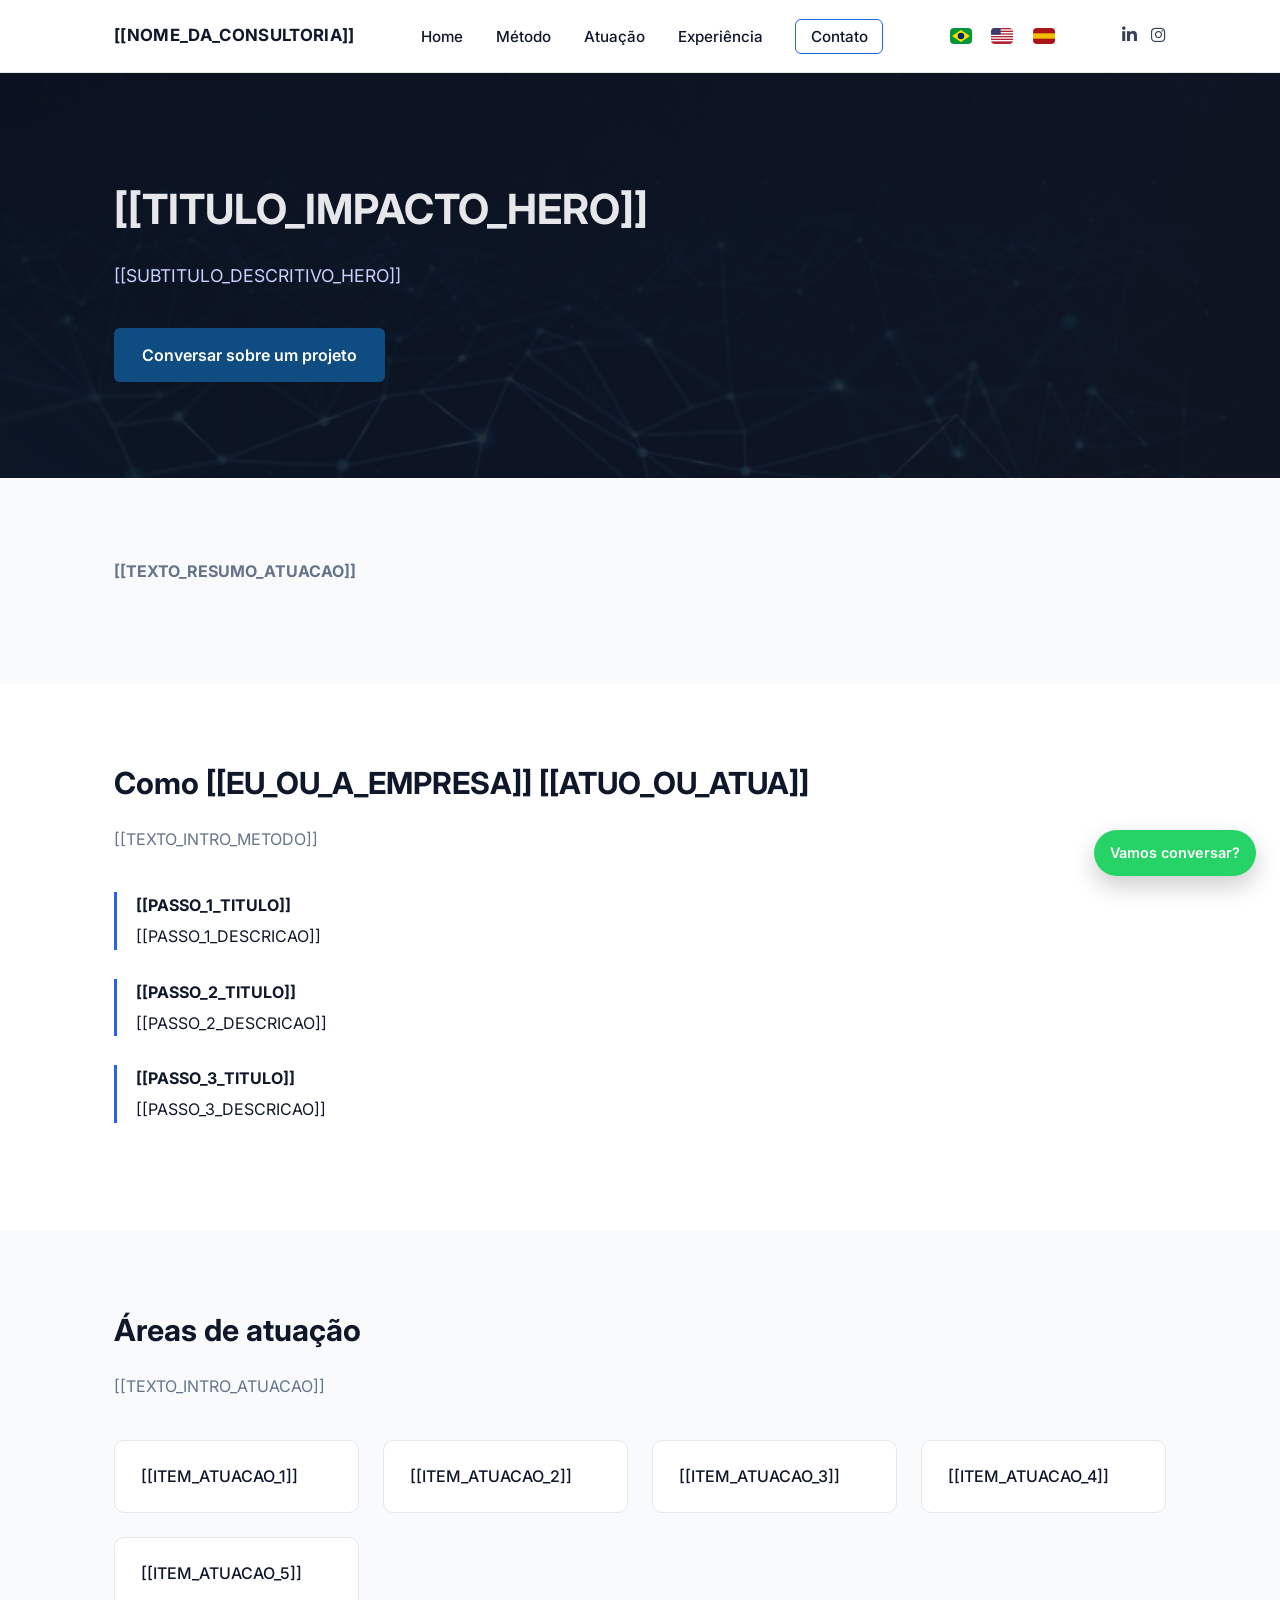
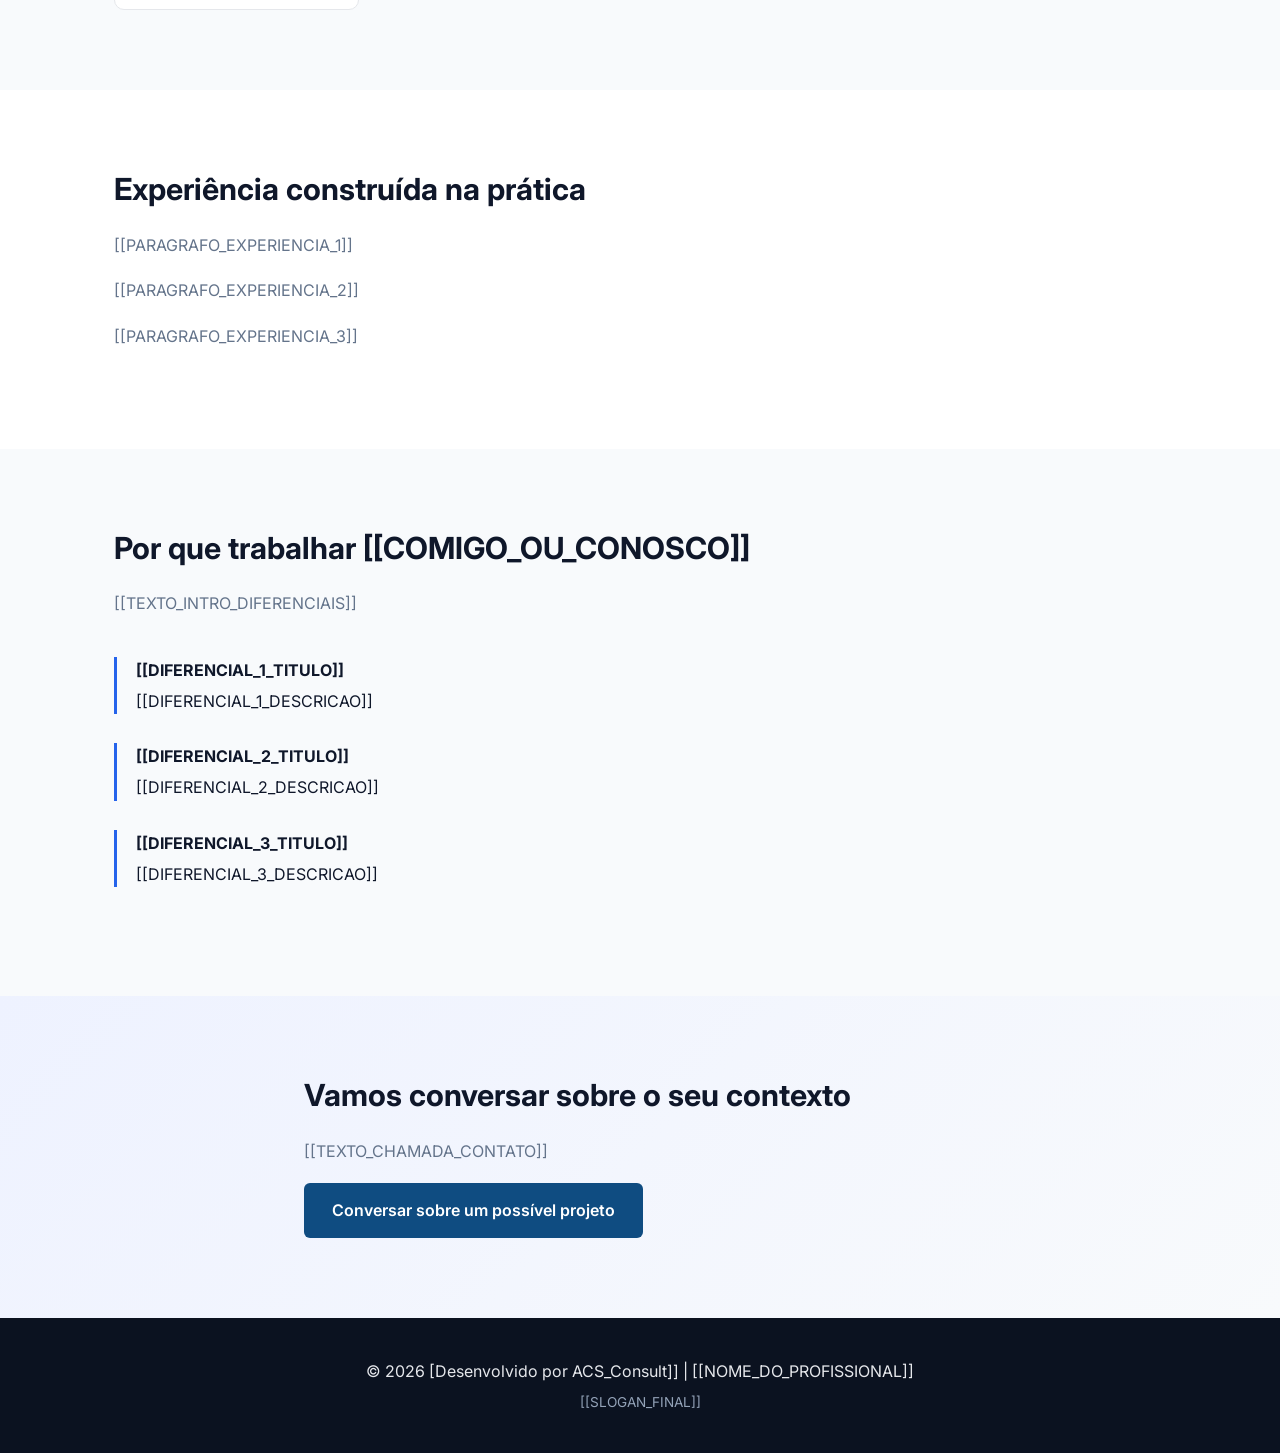
==== index.html @ 47903cb6 "Initial commit" ====
<!DOCTYPE html>
<html lang="pt-BR">
<head>
  <meta charset="UTF-8" />
  <meta name="viewport" content="width=device-width, initial-scale=1.0" />
  <link rel="stylesheet" href="https://cdnjs.cloudflare.com/ajax/libs/font-awesome/6.5.1/css/all.min.css" />

  <link rel="icon" type="image/x-icon" href="src/icon/favicon.ico">

  <title>[[NOME_DA_CONSULTORIA]] | [[PROPOSTA_DE_VALOR_CURTA]]</title>
  <meta name="description" content="[[DESCRICAO_SEO_DA_EMPRESA]]">

  <meta property="og:title" content="[[NOME_DA_CONSULTORIA]] | [[PROPOSTA_DE_VALOR_CURTA]]">
  <meta property="og:description" content="[[SLOGAN_OU_CHAMADA_REDES_SOCIAIS]]">
  <meta property="og:type" content="website">

  <link rel="preconnect" href="https://fonts.googleapis.com">
  <link rel="preconnect" href="https://fonts.gstatic.com" crossorigin>
  <link href="https://fonts.googleapis.com/css2?family=Inter:wght@300;400;500;600;700&display=swap" rel="stylesheet">

  <link rel="stylesheet" href="style.css">

  <script async src="https://www.googletagmanager.com/gtag/js?id=[[ID_GOOGLE_ANALYTICS]]"></script>
  <script>
    window.dataLayer = window.dataLayer || [];
    function gtag(){dataLayer.push(arguments);}
    gtag('js', new Date());
    gtag('config', '[[ID_GOOGLE_ANALYTICS]]');
  </script>
</head>

<body>

<header class="header">
  <div class="container header-inner">
    <div class="brand">[[NOME_DA_CONSULTORIA]]</div>

    <nav class="nav">
      <a href="#home">Home</a>
      <a href="#metodo">Método</a>
      <a href="#atuacao">Atuação</a>
      <a href="#experiencia">Experiência</a>
      <a href="#contato" class="nav-cta">Contato</a>
    </nav>

    <div class="lang-switch flags">
      <a href="index.html" data-lang="pt" aria-label="Português">
        <img src="src/icon/br.svg" alt="Português">
      </a>
      <a href="en/index.html" data-lang="en" aria-label="English">
        <img src="src/icon/usa.svg" alt="English">
      </a>
      <a href="es/index.html" data-lang="es" aria-label="Español">
        <img src="src/icon/es.svg" alt="Español">
      </a>
    </div>

    <div class="social-header">
      <a href="[[URL_LINKEDIN]]" target="_blank" aria-label="LinkedIn [[NOME_DA_CONSULTORIA]]">
        <i class="fab fa-linkedin-in"></i>
      </a>
      <a href="[[URL_INSTAGRAM]]" target="_blank" aria-label="Instagram [[NOME_DA_CONSULTORIA]]">
        <i class="fab fa-instagram"></i>
      </a>
    </div>

    <button id="mobileMenuToggle" class="hamburger" aria-label="Abrir menu" aria-expanded="false">
      ☰
    </button>
  </div>
</header>

<nav id="mobileNav" class="mobile-nav" aria-hidden="true">
  <a href="#home">Home</a>
  <a href="#metodo">Método</a>
  <a href="#atuacao">Atuação</a>
  <a href="#experiencia">Experiência</a>
  <a href="#contato">Contato</a>
</nav>

<main id="home">

  <section class="hero">
    <div class="hero-overlay"></div>
    <div class="container">
      <div class="hero-content">
        <h1>[[TITULO_IMPACTO_HERO]]</h1>
        <p>[[SUBTITULO_DESCRITIVO_HERO]]</p>
        <a href="#contato" class="btn-primary" onclick="gtag('event', 'cta_contato', { event_category: 'engajamento', event_label: 'Hero - Conversar sobre projeto' });">
          Conversar sobre um projeto
        </a>
      </div>
    </div>
  </section>

  <section class="section apoio">
    <div class="container">
      <p>
        <strong>[[TEXTO_RESUMO_ATUACAO]]</strong>
      </p>
    </div>
  </section>

  <section class="section metodo" id="metodo">
    <div class="container">
      <h2>Como [[EU_OU_A_EMPRESA]] [[ATUO_OU_ATUA]]</h2>
      <p>[[TEXTO_INTRO_METODO]]</p>

      <ul class="metodo-lista">
        <li>
          <strong>[[PASSO_1_TITULO]]</strong>
          [[PASSO_1_DESCRICAO]]
        </li>
        <li>
          <strong>[[PASSO_2_TITULO]]</strong>
          [[PASSO_2_DESCRICAO]]
        </li>
        <li>
          <strong>[[PASSO_3_TITULO]]</strong>
          [[PASSO_3_DESCRICAO]]
        </li>
      </ul>
    </div>
  </section>

  <section class="section atuacao" id="atuacao">
    <div class="container">
      <h2>Áreas de atuação</h2>
      <p>[[TEXTO_INTRO_ATUACAO]]</p>

      <ul class="atuacao-lista">
        <li>[[ITEM_ATUACAO_1]]</li>
        <li>[[ITEM_ATUACAO_2]]</li>
        <li>[[ITEM_ATUACAO_3]]</li>
        <li>[[ITEM_ATUACAO_4]]</li>
        <li>[[ITEM_ATUACAO_5]]</li>
      </ul>
    </div>
  </section>

  <section class="section experiencia" id="experiencia">
    <div class="container">
      <h2>Experiência construída na prática</h2>
      <p>[[PARAGRAFO_EXPERIENCIA_1]]</p>
      <p>[[PARAGRAFO_EXPERIENCIA_2]]</p>
      <p>[[PARAGRAFO_EXPERIENCIA_3]]</p>
    </div>
  </section>

  <section class="section diferenciais">
    <div class="container">
      <h2>Por que trabalhar [[COMIGO_OU_CONOSCO]]</h2>
      <p>[[TEXTO_INTRO_DIFERENCIAIS]]</p>

      <ul class="metodo-lista">
        <li>
          <strong>[[DIFERENCIAL_1_TITULO]]</strong>
          [[DIFERENCIAL_1_DESCRICAO]]
        </li>
        <li>
          <strong>[[DIFERENCIAL_2_TITULO]]</strong>
          [[DIFERENCIAL_2_DESCRICAO]]
        </li>
        <li>
          <strong>[[DIFERENCIAL_3_TITULO]]</strong>
          [[DIFERENCIAL_3_DESCRICAO]]
        </li>
      </ul>
    </div>
  </section>

  <section class="section contato" id="contato">
    <div class="container contato-box">
      <h2>Vamos conversar sobre o seu contexto</h2>
      <p>[[TEXTO_CHAMADA_CONTATO]]</p>

      <a href="https://wa.me/[[TELEFONE_NUMEROS]]?text=[[MENSAGEM_WHATSAPP_URL_ENCODED]]" class="btn-primary" target="_blank">
        Conversar sobre um possível projeto
      </a>
    </div>
  </section>

</main>

<footer class="footer">
  <div class="container footer-inner">
    <p>© 2026 [Desenvolvido por ACS_Consult]] | [[NOME_DO_PROFISSIONAL]]</p>
    <p class="footer-small">[[SLOGAN_FINAL]]</p>
  </div>
</footer>

<a href="https://wa.me/[[TELEFONE_NUMEROS]]?text=[[MENSAGEM_WHATSAPP_URL_ENCODED]]" class="whatsapp-float" target="_blank" aria-label="Falar no WhatsApp">
  <span class="whatsapp-text">Vamos conversar?</span>
</a>

<script src="script.js"></script>

</body>
</html>
---- style.css ----
/* =================================================
   ACS CONSULT – IDENTIDADE VISUAL
   Estilo: Híbrido (dark hero + corpo claro)
   Sensação: Intelectual / Analítico
   ================================================= */

/* =============================
   VARIÁVEIS
   ============================= */

:root {
  --dark-bg: #0b1220;
  --dark-bg-soft: #111827;
  --light-bg: #f8fafc;
  --white: #ffffff;

  --text-dark: #0f172a;
  --text-light: #e5e7eb;
  --text-muted: #64748b;

  --accent: #2563eb;
  --accent-soft: #3b82f6;

  --border-light: #e5e7eb;
}

/* =============================
   RESET / BASE
   ============================= */

* {
  margin: 0;
  padding: 0;
  box-sizing: border-box;
}

body {
  font-family: "Inter", sans-serif;
  background: var(--light-bg);
  color: var(--text-dark);
  line-height: 1.65;
}

/* =============================
   CONTAINER
   ============================= */

.container {
  max-width: 1100px;
  margin: 0 auto;
  padding: 0 1.5rem;
}

/* =============================
   HEADER
   ============================= */

.header {
  background: var(--white);
  border-bottom: 1px solid var(--border-light);
  position: sticky;
  top: 0;
  z-index: 100;
}

.header-inner {
  display: flex;
  align-items: center;
  justify-content: space-between;
  height: 72px;
  position: relative;
}

.brand {
  font-weight: 700;
  font-size: 1.05rem;
  letter-spacing: 0.02em;
}

/* =============================
   NAV DESKTOP
   ============================= */

.nav a {
  margin-left: 1.8rem;
  text-decoration: none;
  color: var(--text-dark);
  font-size: 0.95rem;
  font-weight: 500;
  position: relative;
  transition: color 0.2s ease;
}

.nav a::after {
  content: "";
  position: absolute;
  left: 0;
  bottom: -4px;
  width: 0;
  height: 2px;
  background-color: #0f4c81;
  transition: width 0.25s ease;
}

.nav a:hover {
  color: #0f4c81;
}

.nav a:hover::after {
  width: 100%;
}

.nav-cta {
  padding: 0.45rem 0.9rem;
  border: 1px solid var(--accent);
  border-radius: 6px;
}

/* =============================
   REDES SOCIAIS – HEADER
   ============================= */

.social-header {
  display: flex;
  align-items: center;
  gap: 0.9rem;
  margin-left: 1.5rem;
}

.social-header a {
  color: #334155;
  font-size: 1.05rem;
  transition: color 0.2s ease, transform 0.2s ease;
}

.social-header a:hover {
  color: #0f4c81;
  transform: translateY(-2px);
}

/* =============================
   LANGUAGE SWITCH (FLAGS)
   ============================= */

.lang-switch {
  display: flex;
  align-items: center;
  gap: 0.6rem;
  margin-left: 1.5rem;
}

.lang-switch a {
  display: inline-flex;
  padding: 3px;
  border-radius: 6px;
  border: 2px solid transparent;
  transition: border-color 0.2s ease, transform 0.2s ease;
}

.lang-switch img {
  width: 22px;
  display: block;
  border-radius: 4px;
}

.lang-switch a:hover {
  transform: translateY(-2px);
}

.lang-switch a.active,
.lang-switch a.active-lang {
  border-color: var(--accent);
}

/* =============================
   HAMBURGER
   ============================= */

.hamburger {
  display: none;
  font-size: 1.8rem;
  background: none;
  border: none;
  cursor: pointer;
  color: var(--text-dark);
}

/* =============================
   MENU MOBILE
   ============================= */

.mobile-nav {
  display: none;
  flex-direction: column;
  background: var(--white);
  padding: 1.5rem;
  border-top: 1px solid var(--border-light);
}

.mobile-nav a {
  padding: 0.75rem 0;
  text-decoration: none;
  color: var(--text-dark);
  font-weight: 500;
}

/* =============================
   HERO
   ============================= */

.hero {
  position: relative;
  background-image: url("src/ACS0.0.svg");
  background-size: cover;
  background-position: center;
  color: var(--text-light);
  padding: 7rem 0 6rem;
}

.hero-overlay {
  position: absolute;
  inset: 0;
  background: linear-gradient(
    135deg,
    rgba(11, 18, 32, 0.92),
    rgba(17, 24, 39, 0.85)
  );
  z-index: 1;
}

.hero .container {
  position: relative;
  z-index: 2;
}

.hero-content {
  max-width: 820px;
}

.hero h1 {
  font-size: 2.6rem;
  font-weight: 700;
  line-height: 1.2;
  margin-bottom: 1.6rem;
}

.hero p {
  font-size: 1.1rem;
  color: #c7d2fe;
  margin-bottom: 2.4rem;
}

/* =============================
   BOTÃO PRINCIPAL
   ============================= */

.btn-primary {
  display: inline-block;
  background-color: #0f4c81;
  color: #ffffff;
  padding: 14px 28px;
  border-radius: 6px;
  font-weight: 600;
  text-decoration: none;
  transition: background-color 0.25s ease, transform 0.15s ease, box-shadow 0.15s ease;
}

.btn-primary:hover {
  background-color: #0c3d68;
  transform: translateY(-2px);
  box-shadow: 0 8px 20px rgba(15, 76, 129, 0.25);
}

/* =============================
   SECTIONS
   ============================= */

.section {
  padding: 5rem 0;
}

.section h2 {
  font-size: 1.9rem;
  margin-bottom: 1.4rem;
  line-height: 1.3;
}

.section p {
  font-size: 1rem;
  color: var(--text-muted);
  max-width: 820px;
  margin-bottom: 1.2rem;
}

/* =============================
   MÉTODO / ATUAÇÃO
   ============================= */

.metodo,
.experiencia {
  background: var(--white);
}

.metodo-lista,
.atuacao-lista {
  list-style: none;
  margin-top: 2.5rem;
}

.metodo-lista li {
  padding-left: 1.2rem;
  border-left: 3px solid var(--accent);
  margin-bottom: 1.8rem;
  transition: transform 0.2s ease, color 0.2s ease;
}

.metodo-lista li:hover,
.atuacao-lista li:hover {
  transform: translateX(6px);
  color: #0f4c81;
}

.metodo-lista strong {
  display: block;
  margin-bottom: 0.3rem;
}

.atuacao {
  background: var(--light-bg);
}

.atuacao-lista {
  display: grid;
  grid-template-columns: repeat(auto-fit, minmax(240px, 1fr));
  gap: 1.5rem;
}

.atuacao-lista li {
  background: var(--white);
  padding: 1.4rem 1.6rem;
  border-radius: 10px;
  border: 1px solid var(--border-light);
  font-weight: 500;
}

/* =============================
   CONTATO
   ============================= */

.contato {
  background: linear-gradient(135deg, #eef2ff, #f8fafc);
}

.contato-box {
  max-width: 720px;
}

/* =============================
   FOOTER
   ============================= */

.footer {
  background: var(--dark-bg);
  color: var(--text-light);
  padding: 2.5rem 0;
}

.footer-inner {
  text-align: center;
}

.footer-small {
  font-size: 0.85rem;
  color: #94a3b8;
  margin-top: 0.4rem;
}

/* =============================
   WHATSAPP FLOAT
   ============================= */

.whatsapp-float {
  position: fixed;
  bottom: 24px;
  right: 24px;
  display: flex;
  align-items: center;
  gap: 0.6rem;
  background: #25d366;
  color: #ffffff;
  padding: 0.7rem 1rem;
  border-radius: 999px;
  font-weight: 600;
  font-size: 0.9rem;
  text-decoration: none;
  box-shadow: 0 10px 25px rgba(0,0,0,0.2);
  z-index: 999;
  transition: transform 0.2s ease, box-shadow 0.2s ease;
}

.whatsapp-float:hover {
  transform: translateY(-3px);
  box-shadow: 0 6px 18px rgba(0,0,0,0.25);
}

.whatsapp-text {
  white-space: nowrap;
}

/* =============================
   RESPONSIVO
   ============================= */

@media (max-width: 768px) {
  .nav,
  .social-header,
  .lang-switch {
    display: none;
  }

  .hamburger {
    display: block;
    position: absolute;
    right: 1.5rem;
    top: 1.2rem;
  }

  .hero h1 {
    font-size: 2.1rem;
  }

  .whatsapp-text {
    display: none;
  }

  .whatsapp-float {
    padding: 0.75rem;
  }
}
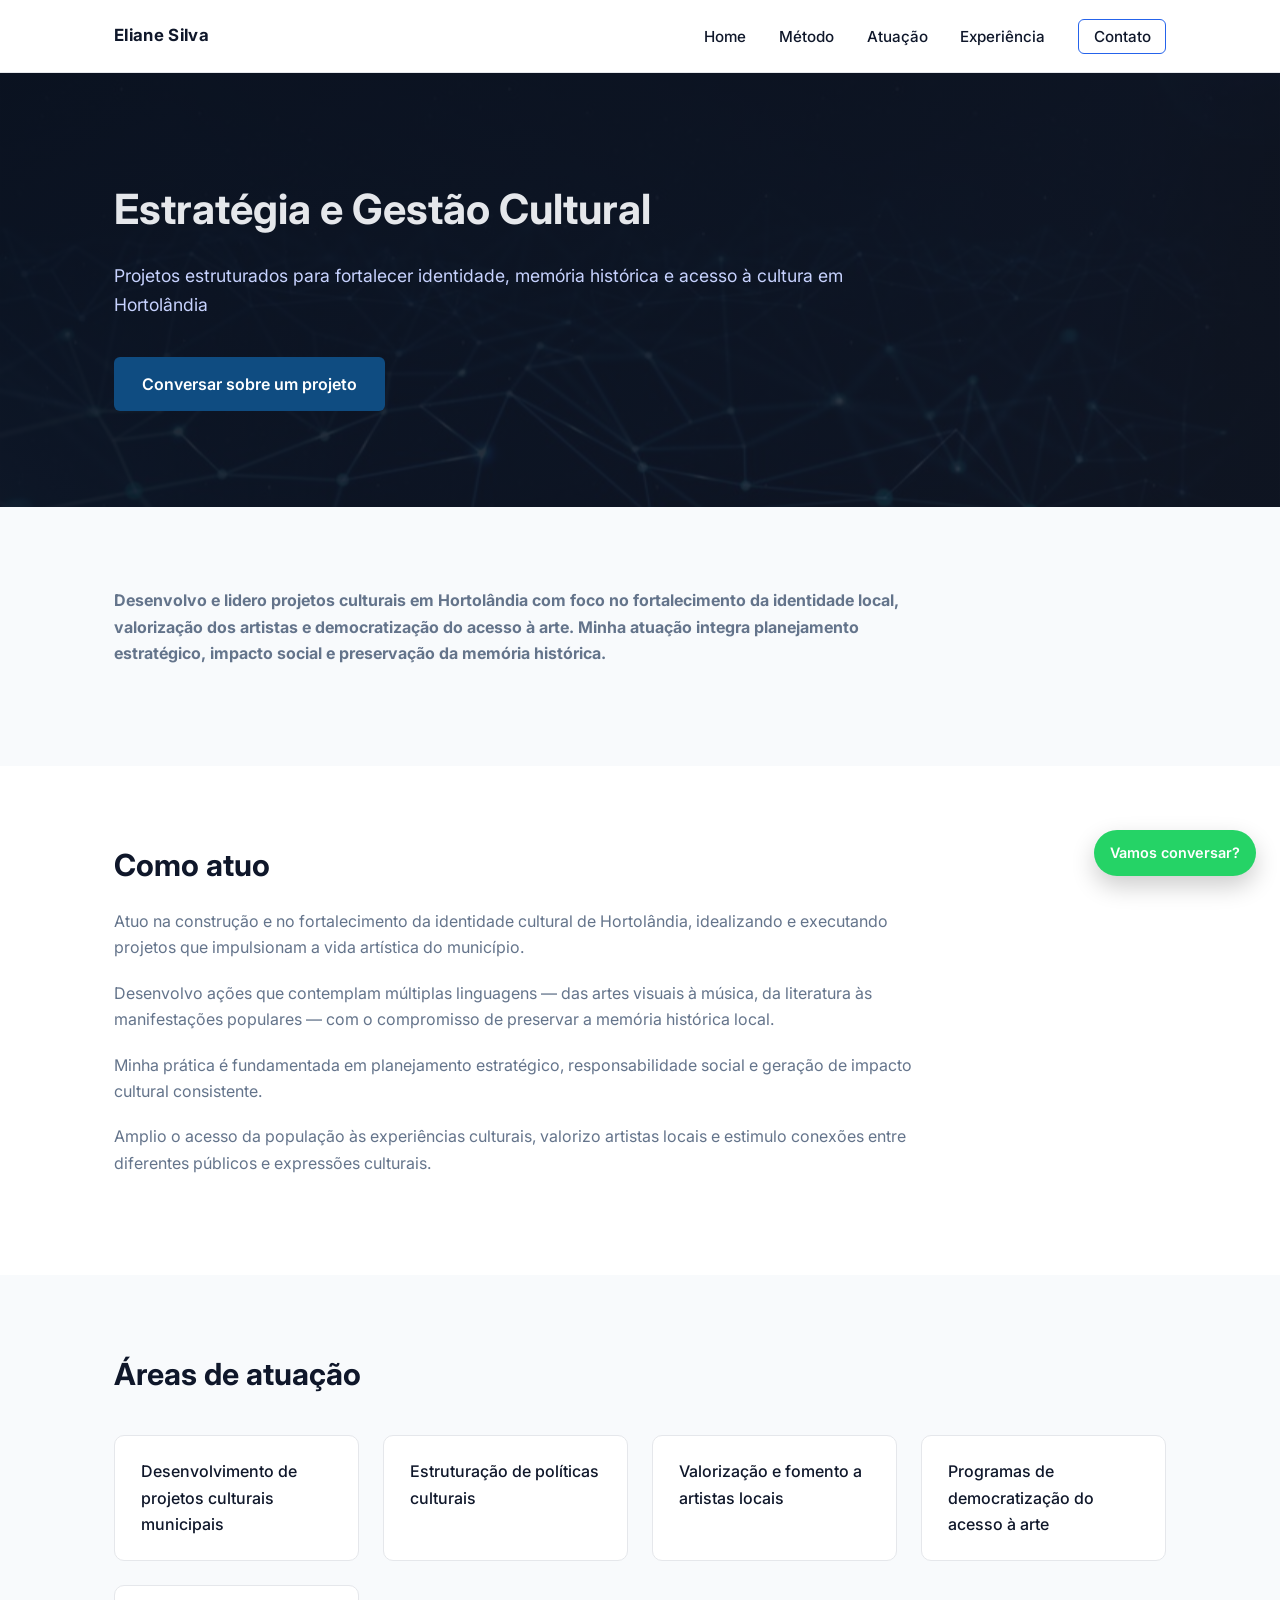
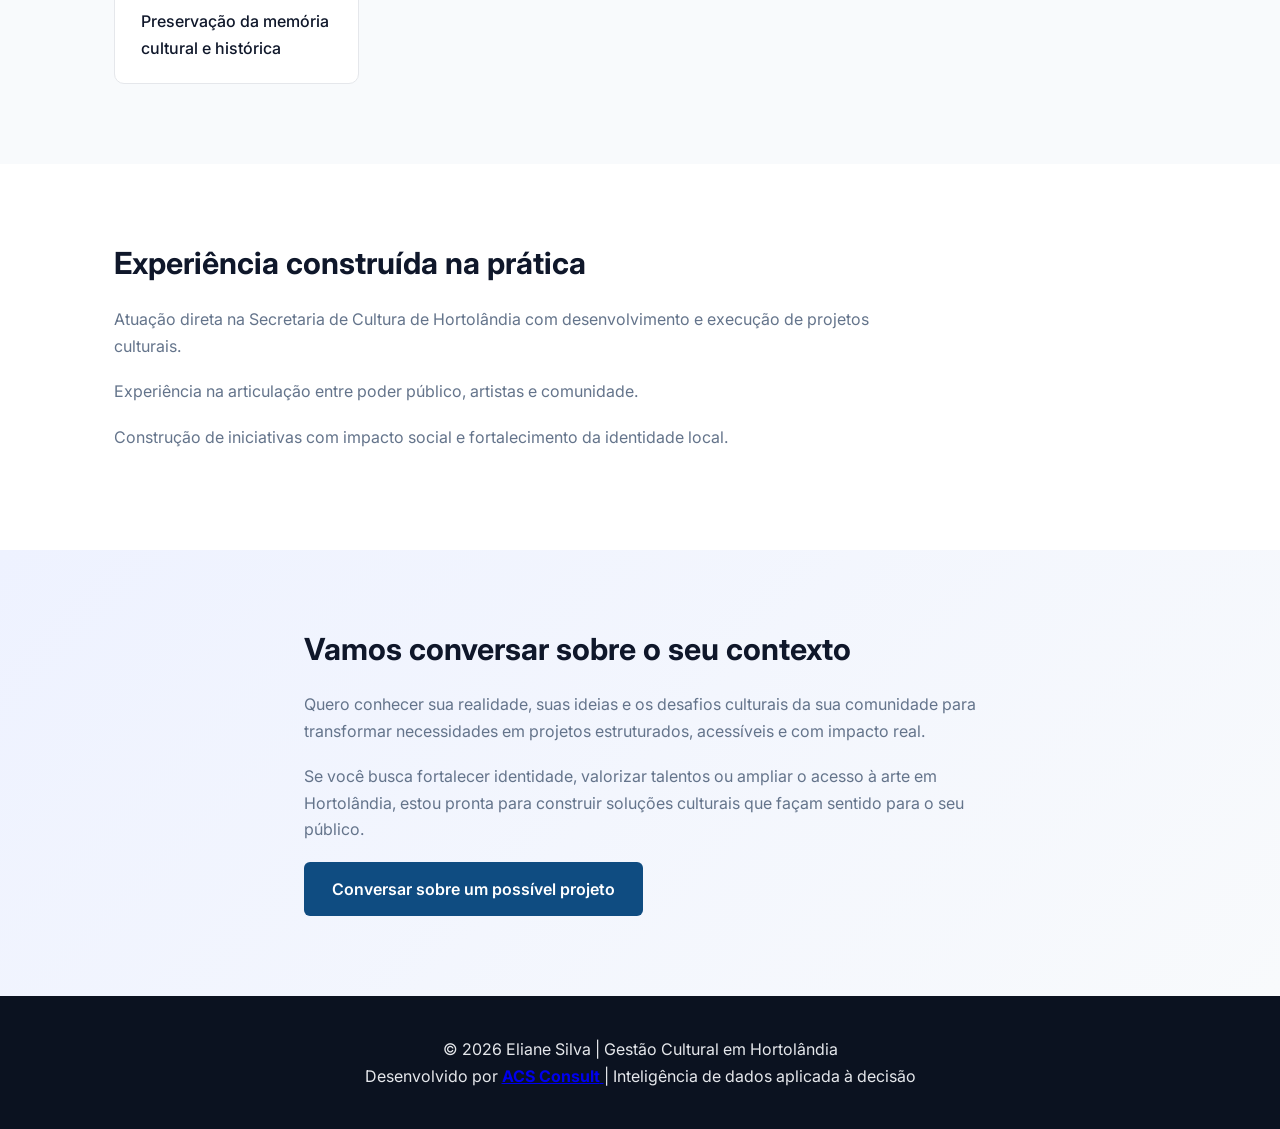
==== commit 219e417d: "Update index.html" ====
--- a/index.html
+++ b/index.html
@@ -3,37 +3,30 @@
 <head>
   <meta charset="UTF-8" />
   <meta name="viewport" content="width=device-width, initial-scale=1.0" />
-  <link rel="stylesheet" href="https://cdnjs.cloudflare.com/ajax/libs/font-awesome/6.5.1/css/all.min.css" />
+
+  <title>Eliane Silva | Estratégia e Gestão Cultural em Hortolândia</title>
+
+  <meta name="description" content="Eliane Silva atua na Secretaria de Cultura de Hortolândia desenvolvendo projetos culturais com foco em identidade local, valorização de artistas, preservação da memória histórica e democratização do acesso à arte.">
+
+  <meta name="keywords" content="projetos culturais, política cultural municipal, gestão cultural, Hortolândia, identidade cultural, valorização de artistas, memória histórica">
+
+  <meta property="og:title" content="Eliane Silva | Estratégia e Gestão Cultural">
+  <meta property="og:description" content="Projetos culturais estruturados para fortalecer identidade, memória histórica e acesso à cultura em Hortolândia.">
+  <meta property="og:type" content="website">
 
   <link rel="icon" type="image/x-icon" href="src/icon/favicon.ico">
-
-  <title>[[NOME_DA_CONSULTORIA]] | [[PROPOSTA_DE_VALOR_CURTA]]</title>
-  <meta name="description" content="[[DESCRICAO_SEO_DA_EMPRESA]]">
-
-  <meta property="og:title" content="[[NOME_DA_CONSULTORIA]] | [[PROPOSTA_DE_VALOR_CURTA]]">
-  <meta property="og:description" content="[[SLOGAN_OU_CHAMADA_REDES_SOCIAIS]]">
-  <meta property="og:type" content="website">
-
   <link rel="preconnect" href="https://fonts.googleapis.com">
   <link rel="preconnect" href="https://fonts.gstatic.com" crossorigin>
   <link href="https://fonts.googleapis.com/css2?family=Inter:wght@300;400;500;600;700&display=swap" rel="stylesheet">
 
   <link rel="stylesheet" href="style.css">
-
-  <script async src="https://www.googletagmanager.com/gtag/js?id=[[ID_GOOGLE_ANALYTICS]]"></script>
-  <script>
-    window.dataLayer = window.dataLayer || [];
-    function gtag(){dataLayer.push(arguments);}
-    gtag('js', new Date());
-    gtag('config', '[[ID_GOOGLE_ANALYTICS]]');
-  </script>
 </head>
 
 <body>
 
 <header class="header">
   <div class="container header-inner">
-    <div class="brand">[[NOME_DA_CONSULTORIA]]</div>
+    <div class="brand">Eliane Silva</div>
 
     <nav class="nav">
       <a href="#home">Home</a>
@@ -42,139 +35,109 @@
       <a href="#experiencia">Experiência</a>
       <a href="#contato" class="nav-cta">Contato</a>
     </nav>
-
-    <div class="lang-switch flags">
-      <a href="index.html" data-lang="pt" aria-label="Português">
-        <img src="src/icon/br.svg" alt="Português">
-      </a>
-      <a href="en/index.html" data-lang="en" aria-label="English">
-        <img src="src/icon/usa.svg" alt="English">
-      </a>
-      <a href="es/index.html" data-lang="es" aria-label="Español">
-        <img src="src/icon/es.svg" alt="Español">
-      </a>
-    </div>
-
-    <div class="social-header">
-      <a href="[[URL_LINKEDIN]]" target="_blank" aria-label="LinkedIn [[NOME_DA_CONSULTORIA]]">
-        <i class="fab fa-linkedin-in"></i>
-      </a>
-      <a href="[[URL_INSTAGRAM]]" target="_blank" aria-label="Instagram [[NOME_DA_CONSULTORIA]]">
-        <i class="fab fa-instagram"></i>
-      </a>
-    </div>
-
-    <button id="mobileMenuToggle" class="hamburger" aria-label="Abrir menu" aria-expanded="false">
-      ☰
-    </button>
   </div>
 </header>
 
-<nav id="mobileNav" class="mobile-nav" aria-hidden="true">
-  <a href="#home">Home</a>
-  <a href="#metodo">Método</a>
-  <a href="#atuacao">Atuação</a>
-  <a href="#experiencia">Experiência</a>
-  <a href="#contato">Contato</a>
-</nav>
-
 <main id="home">
 
+  <!-- HERO -->
   <section class="hero">
     <div class="hero-overlay"></div>
     <div class="container">
       <div class="hero-content">
-        <h1>[[TITULO_IMPACTO_HERO]]</h1>
-        <p>[[SUBTITULO_DESCRITIVO_HERO]]</p>
-        <a href="#contato" class="btn-primary" onclick="gtag('event', 'cta_contato', { event_category: 'engajamento', event_label: 'Hero - Conversar sobre projeto' });">
+        <h1>Estratégia e Gestão Cultural</h1>
+        <p>Projetos estruturados para fortalecer identidade, memória histórica e acesso à cultura em Hortolândia</p>
+        <a href="#contato" class="btn-primary">
           Conversar sobre um projeto
         </a>
       </div>
     </div>
   </section>
 
+  <!-- POSICIONAMENTO -->
   <section class="section apoio">
     <div class="container">
       <p>
-        <strong>[[TEXTO_RESUMO_ATUACAO]]</strong>
+        <strong>Desenvolvo e lidero projetos culturais em Hortolândia com foco no fortalecimento da identidade local, valorização dos artistas e democratização do acesso à arte. Minha atuação integra planejamento estratégico, impacto social e preservação da memória histórica.</strong>
       </p>
     </div>
   </section>
 
+  <!-- COMO ATUO -->
   <section class="section metodo" id="metodo">
     <div class="container">
-      <h2>Como [[EU_OU_A_EMPRESA]] [[ATUO_OU_ATUA]]</h2>
-      <p>[[TEXTO_INTRO_METODO]]</p>
+      <h2>Como atuo</h2>
 
-      <ul class="metodo-lista">
-        <li>
-          <strong>[[PASSO_1_TITULO]]</strong>
-          [[PASSO_1_DESCRICAO]]
-        </li>
-        <li>
-          <strong>[[PASSO_2_TITULO]]</strong>
-          [[PASSO_2_DESCRICAO]]
-        </li>
-        <li>
-          <strong>[[PASSO_3_TITULO]]</strong>
-          [[PASSO_3_DESCRICAO]]
-        </li>
+      <p>
+        Atuo na construção e no fortalecimento da identidade cultural de Hortolândia, idealizando e executando projetos que impulsionam a vida artística do município.
+      </p>
+
+      <p>
+        Desenvolvo ações que contemplam múltiplas linguagens — das artes visuais à música, da literatura às manifestações populares — com o compromisso de preservar a memória histórica local.
+      </p>
+
+      <p>
+        Minha prática é fundamentada em planejamento estratégico, responsabilidade social e geração de impacto cultural consistente.
+      </p>
+
+      <p>
+        Amplio o acesso da população às experiências culturais, valorizo artistas locais e estimulo conexões entre diferentes públicos e expressões culturais.
+      </p>
+
+    </div>
+  </section>
+
+  <!-- ÁREAS DE ATUAÇÃO -->
+  <section class="section atuacao" id="atuacao">
+    <div class="container">
+      <h2>Áreas de atuação</h2>
+
+      <ul class="atuacao-lista">
+        <li>Desenvolvimento de projetos culturais municipais</li>
+        <li>Estruturação de políticas culturais</li>
+        <li>Valorização e fomento a artistas locais</li>
+        <li>Programas de democratização do acesso à arte</li>
+        <li>Preservação da memória cultural e histórica</li>
       </ul>
     </div>
   </section>
 
-  <section class="section atuacao" id="atuacao">
+  <!-- EXPERIÊNCIA -->
+  <section class="section experiencia" id="experiencia">
     <div class="container">
-      <h2>Áreas de atuação</h2>
-      <p>[[TEXTO_INTRO_ATUACAO]]</p>
+      <h2>Experiência construída na prática</h2>
 
-      <ul class="atuacao-lista">
-        <li>[[ITEM_ATUACAO_1]]</li>
-        <li>[[ITEM_ATUACAO_2]]</li>
-        <li>[[ITEM_ATUACAO_3]]</li>
-        <li>[[ITEM_ATUACAO_4]]</li>
-        <li>[[ITEM_ATUACAO_5]]</li>
-      </ul>
+      <p>
+        Atuação direta na Secretaria de Cultura de Hortolândia com desenvolvimento e execução de projetos culturais.
+      </p>
+
+      <p>
+        Experiência na articulação entre poder público, artistas e comunidade.
+      </p>
+
+      <p>
+        Construção de iniciativas com impacto social e fortalecimento da identidade local.
+      </p>
     </div>
   </section>
 
-  <section class="section experiencia" id="experiencia">
-    <div class="container">
-      <h2>Experiência construída na prática</h2>
-      <p>[[PARAGRAFO_EXPERIENCIA_1]]</p>
-      <p>[[PARAGRAFO_EXPERIENCIA_2]]</p>
-      <p>[[PARAGRAFO_EXPERIENCIA_3]]</p>
-    </div>
-  </section>
-
-  <section class="section diferenciais">
-    <div class="container">
-      <h2>Por que trabalhar [[COMIGO_OU_CONOSCO]]</h2>
-      <p>[[TEXTO_INTRO_DIFERENCIAIS]]</p>
-
-      <ul class="metodo-lista">
-        <li>
-          <strong>[[DIFERENCIAL_1_TITULO]]</strong>
-          [[DIFERENCIAL_1_DESCRICAO]]
-        </li>
-        <li>
-          <strong>[[DIFERENCIAL_2_TITULO]]</strong>
-          [[DIFERENCIAL_2_DESCRICAO]]
-        </li>
-        <li>
-          <strong>[[DIFERENCIAL_3_TITULO]]</strong>
-          [[DIFERENCIAL_3_DESCRICAO]]
-        </li>
-      </ul>
-    </div>
-  </section>
-
+  <!-- CONTATO -->
   <section class="section contato" id="contato">
     <div class="container contato-box">
       <h2>Vamos conversar sobre o seu contexto</h2>
-      <p>[[TEXTO_CHAMADA_CONTATO]]</p>
 
-      <a href="https://wa.me/[[TELEFONE_NUMEROS]]?text=[[MENSAGEM_WHATSAPP_URL_ENCODED]]" class="btn-primary" target="_blank">
+      <p>
+        Quero conhecer sua realidade, suas ideias e os desafios culturais da sua comunidade para transformar necessidades em projetos estruturados, acessíveis e com impacto real.
+      </p>
+
+      <p>
+        Se você busca fortalecer identidade, valorizar talentos ou ampliar o acesso à arte em Hortolândia, estou pronta para construir soluções culturais que façam sentido para o seu público.
+      </p>
+
+      <a href="https://wa.me/5519997172441?text=Olá,%20gostaria%20de%20conversar%20sobre%20um%20projeto%20cultural."
+         class="btn-primary"
+         target="_blank"
+         rel="noopener noreferrer">
         Conversar sobre um possível projeto
       </a>
     </div>
@@ -184,12 +147,27 @@
 
 <footer class="footer">
   <div class="container footer-inner">
-    <p>© 2026 [Desenvolvido por ACS_Consult]] | [[NOME_DO_PROFISSIONAL]]</p>
-    <p class="footer-small">[[SLOGAN_FINAL]]</p>
+    <p>
+      © 2026 Eliane Silva | Gestão Cultural em Hortolândia
+    </p>
+
+    <p class="dev-credit">
+      Desenvolvido por 
+      <a href="https://acs1025.github.io/ACS_CONSULTORIA/index.html#home" 
+         target="_blank" 
+         rel="noopener noreferrer">
+        <strong>ACS Consult</strong>
+      </a> 
+      | Inteligência de dados aplicada à decisão
+    </p>
   </div>
 </footer>
 
-<a href="https://wa.me/[[TELEFONE_NUMEROS]]?text=[[MENSAGEM_WHATSAPP_URL_ENCODED]]" class="whatsapp-float" target="_blank" aria-label="Falar no WhatsApp">
+<a href="https://wa.me/5519997172441?text=Olá,%20gostaria%20de%20mais%20informações%20sobre%20projetos%20culturais."
+   class="whatsapp-float"
+   target="_blank"
+   rel="noopener noreferrer"
+   aria-label="Falar no WhatsApp">
   <span class="whatsapp-text">Vamos conversar?</span>
 </a>
 
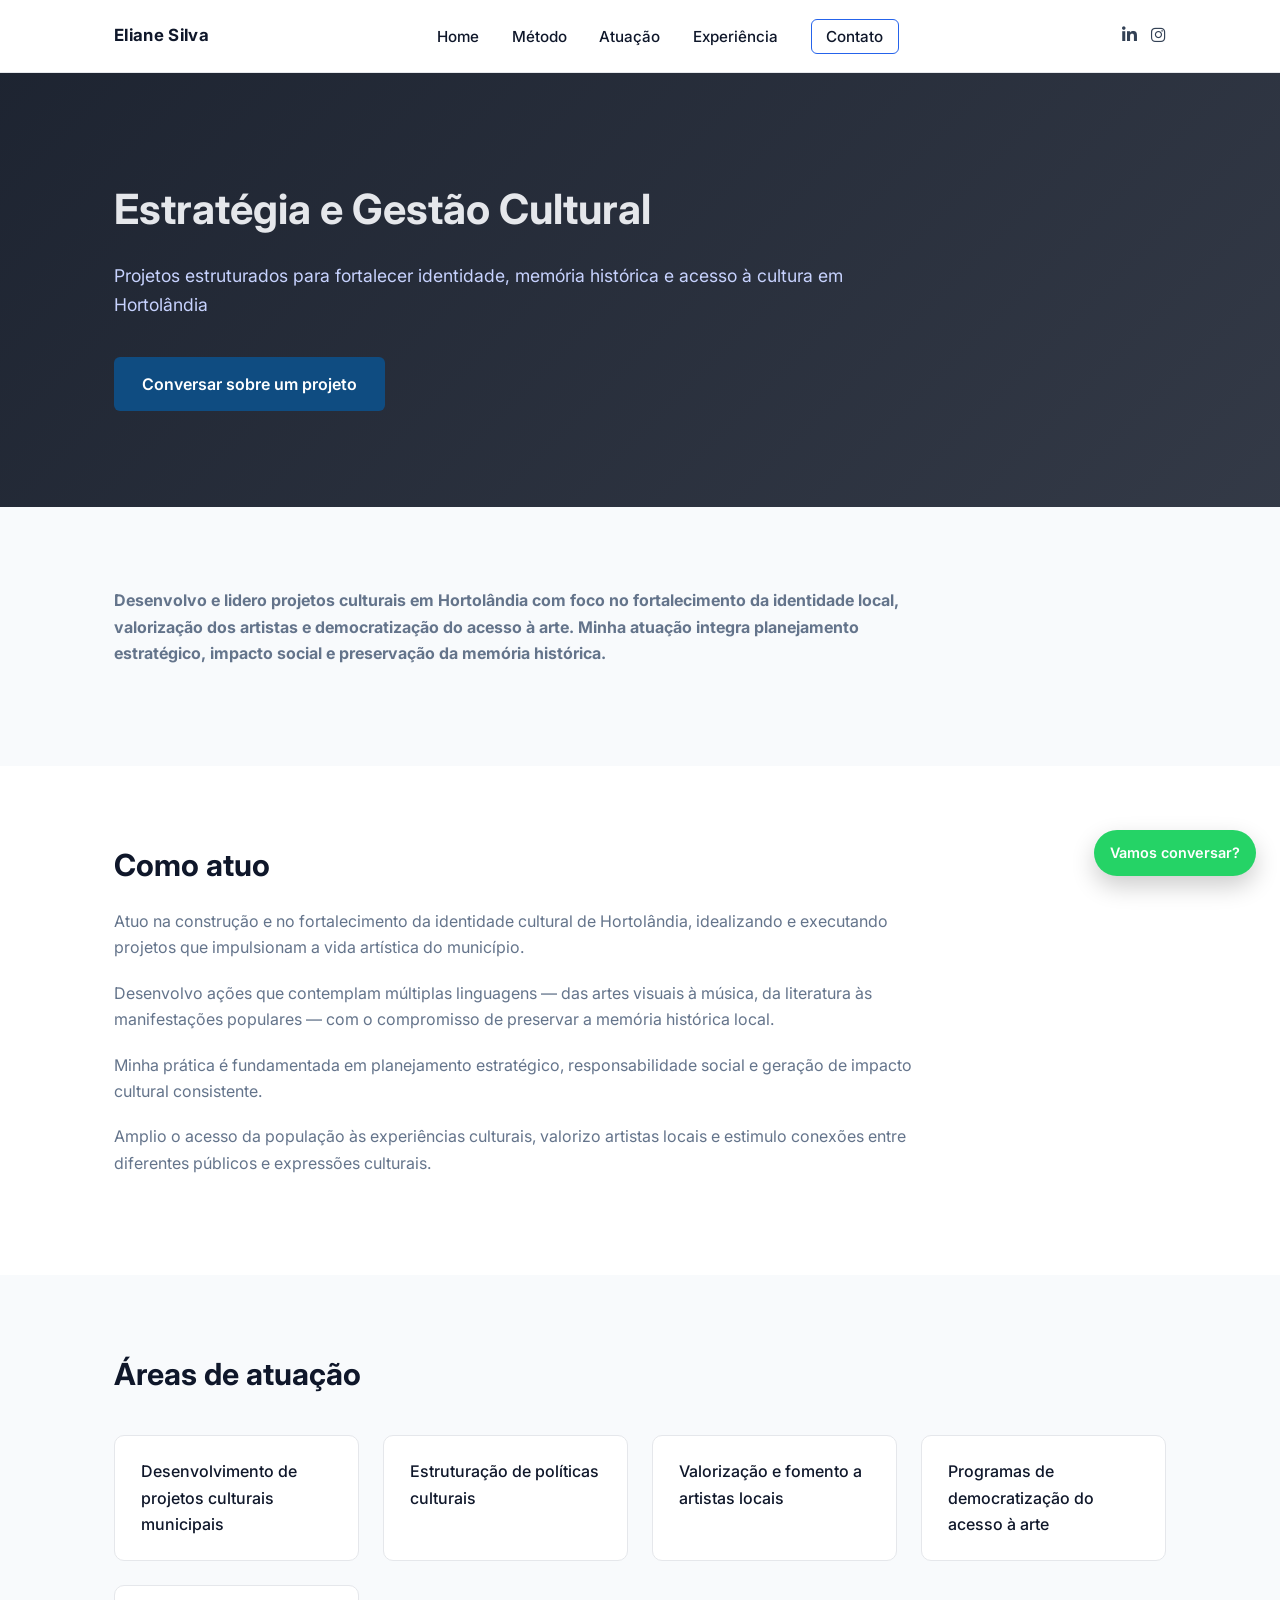
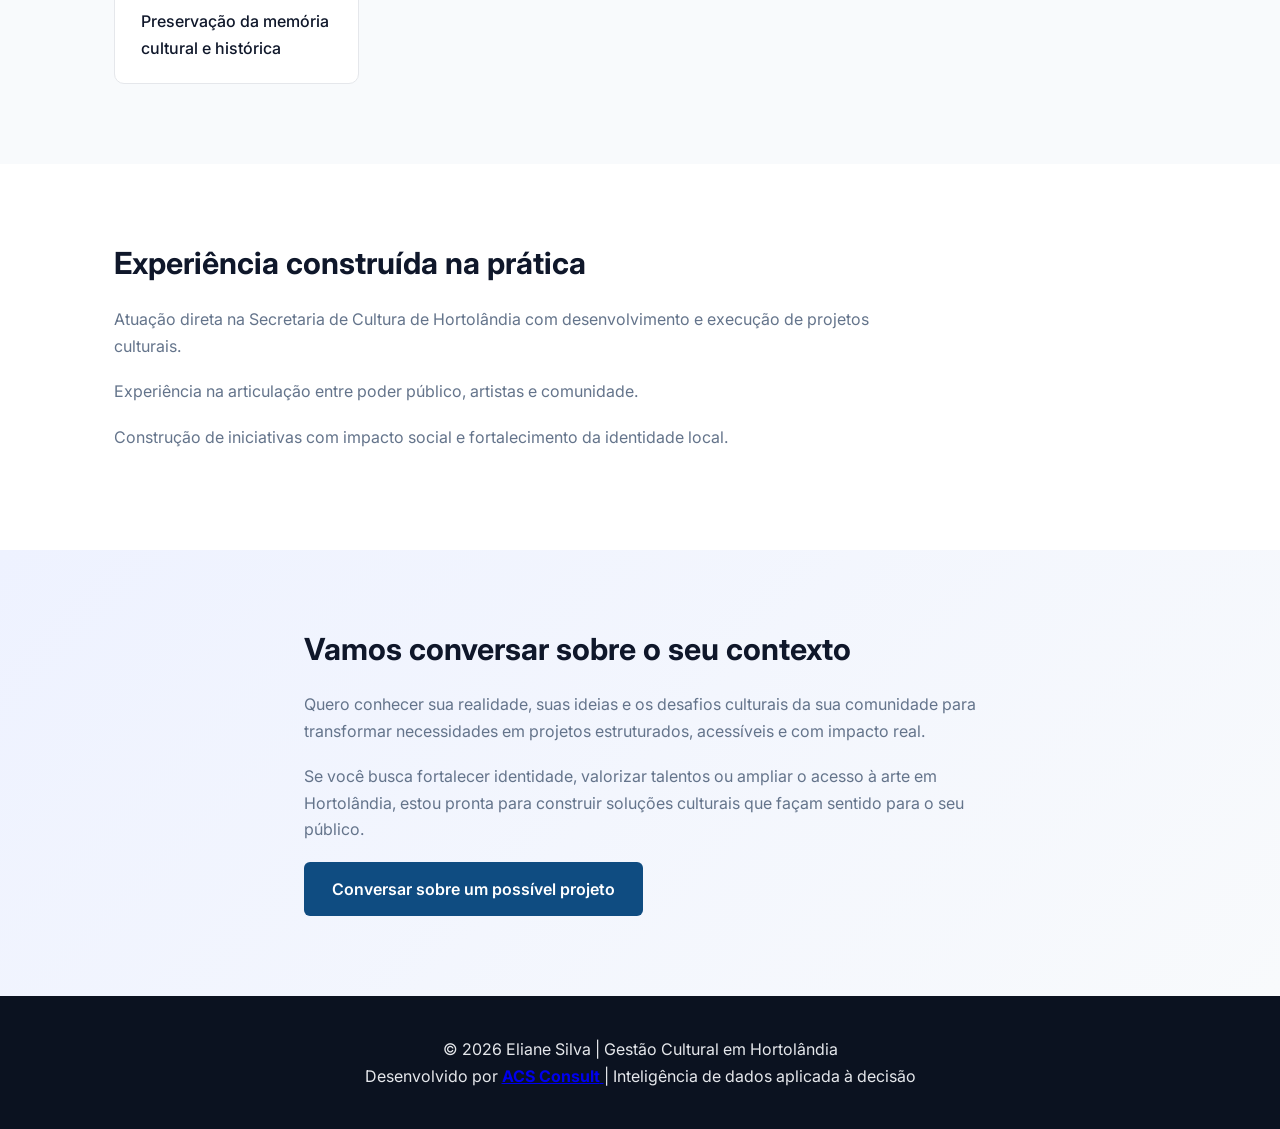
==== commit 3854d61d: "up" ====
--- a/index.html
+++ b/index.html
@@ -3,6 +3,7 @@
 <head>
   <meta charset="UTF-8" />
   <meta name="viewport" content="width=device-width, initial-scale=1.0" />
+  <link rel="stylesheet" href="https://cdnjs.cloudflare.com/ajax/libs/font-awesome/6.5.1/css/all.min.css" />
 
   <title>Eliane Silva | Estratégia e Gestão Cultural em Hortolândia</title>
 
@@ -14,7 +15,7 @@
   <meta property="og:description" content="Projetos culturais estruturados para fortalecer identidade, memória histórica e acesso à cultura em Hortolândia.">
   <meta property="og:type" content="website">
 
-  <link rel="icon" type="image/x-icon" href="src/icon/favicon.ico">
+  <link rel="icon" type="image/x-icon" href="src/ES_Logo.ico">
   <link rel="preconnect" href="https://fonts.googleapis.com">
   <link rel="preconnect" href="https://fonts.gstatic.com" crossorigin>
   <link href="https://fonts.googleapis.com/css2?family=Inter:wght@300;400;500;600;700&display=swap" rel="stylesheet">
@@ -26,8 +27,10 @@
 
 <header class="header">
   <div class="container header-inner">
+    
     <div class="brand">Eliane Silva</div>
 
+    <!-- Menu Desktop -->
     <nav class="nav">
       <a href="#home">Home</a>
       <a href="#metodo">Método</a>
@@ -35,8 +38,43 @@
       <a href="#experiencia">Experiência</a>
       <a href="#contato" class="nav-cta">Contato</a>
     </nav>
+
+    <!-- Redes Sociais -->
+    <div class="social-header">
+      <a href="https://www.linkedin.com/in/eliane-silva-19a24b40/"
+         target="_blank"
+         rel="noopener noreferrer"
+         aria-label="LinkedIn Eliane Silva">
+        <i class="fab fa-linkedin-in"></i>
+      </a>
+
+      <a href="https://www.instagram.com/e.l.i.a.n.e_s.i.l.v.a/"
+         target="_blank"
+         rel="noopener noreferrer"
+         aria-label="Instagram Eliane Silva">
+        <i class="fab fa-instagram"></i>
+      </a>
+    </div>
+
+    <!-- Botão Hamburger -->
+    <button id="mobileMenuToggle"
+            class="hamburger"
+            aria-label="Abrir menu"
+            aria-expanded="false">
+      <i class="fas fa-bars"></i>
+    </button>
+
   </div>
 </header>
+
+<!-- Menu Mobile -->
+<nav id="mobileNav" class="mobile-nav" aria-hidden="true">
+  <a href="#home">Home</a>
+  <a href="#metodo">Método</a>
+  <a href="#atuacao">Atuação</a>
+  <a href="#experiencia">Experiência</a>
+  <a href="#contato">Contato</a>
+</nav>
 
 <main id="home">
 
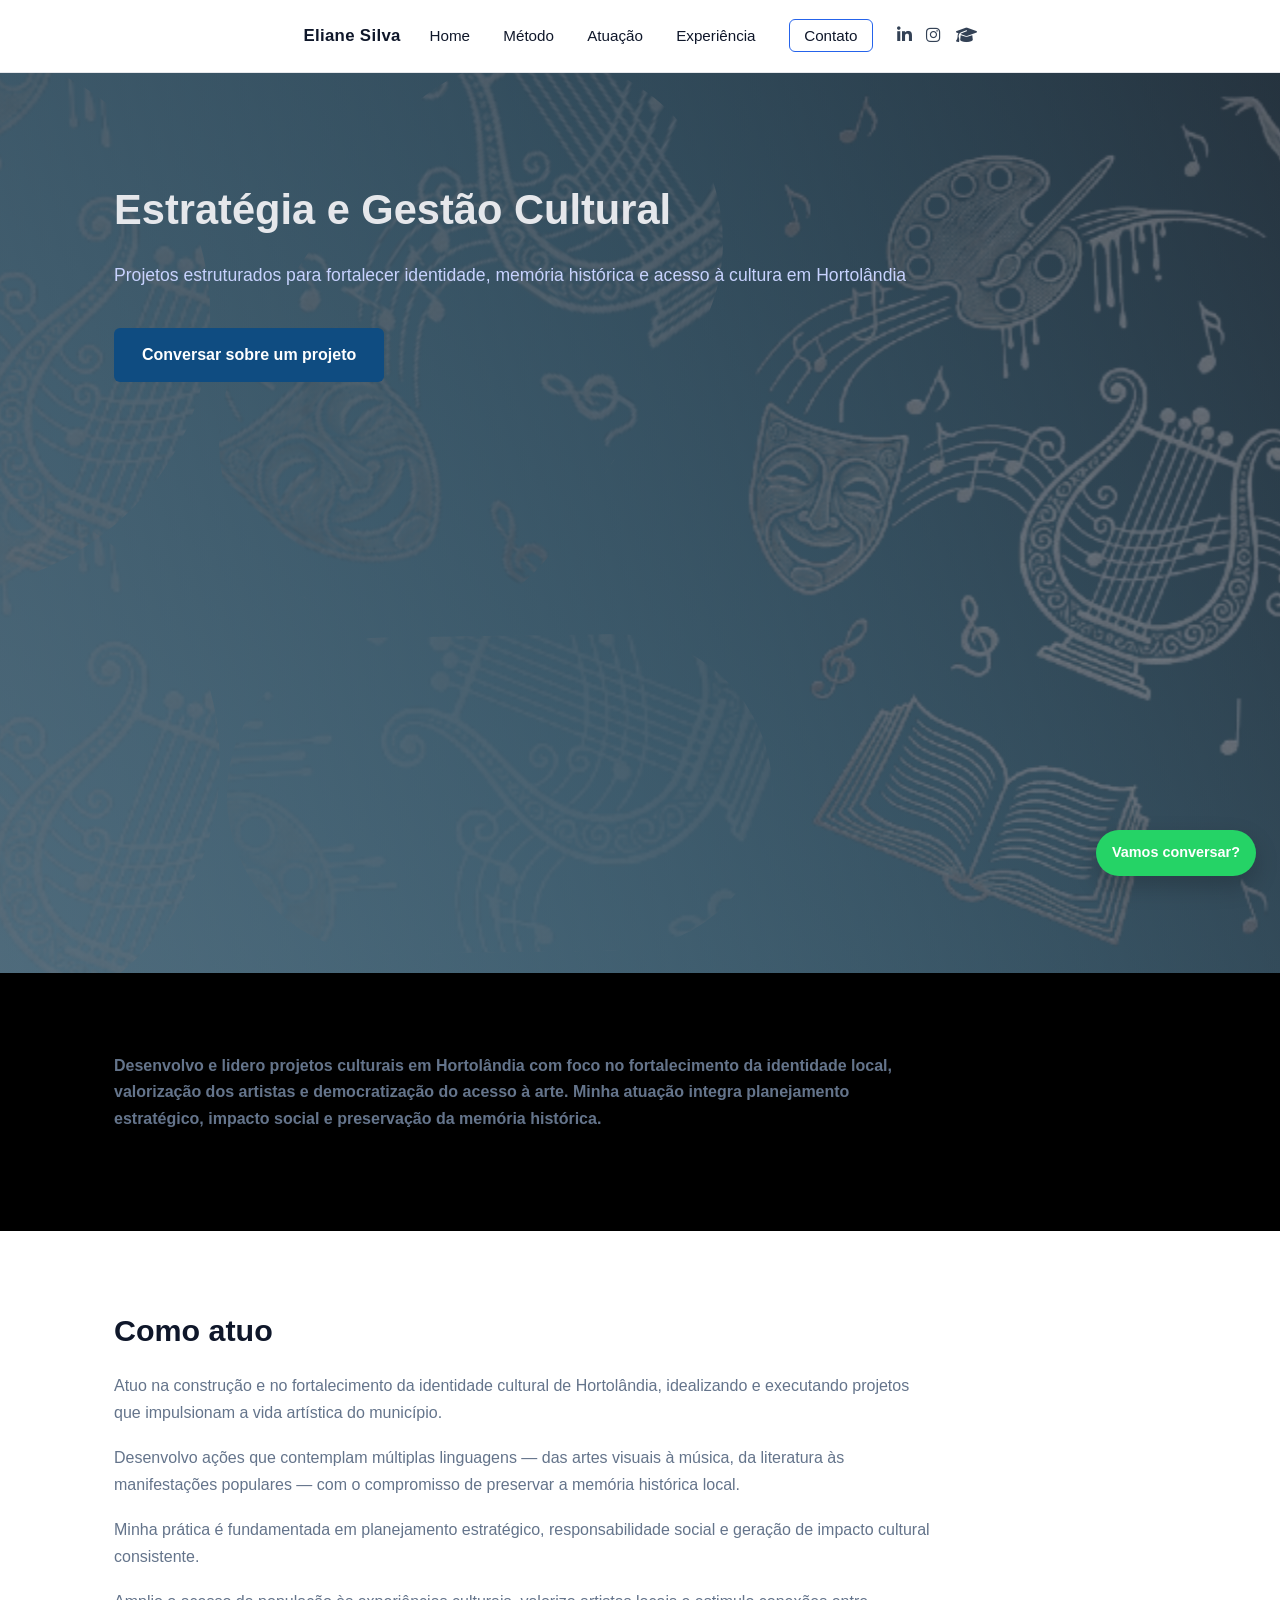
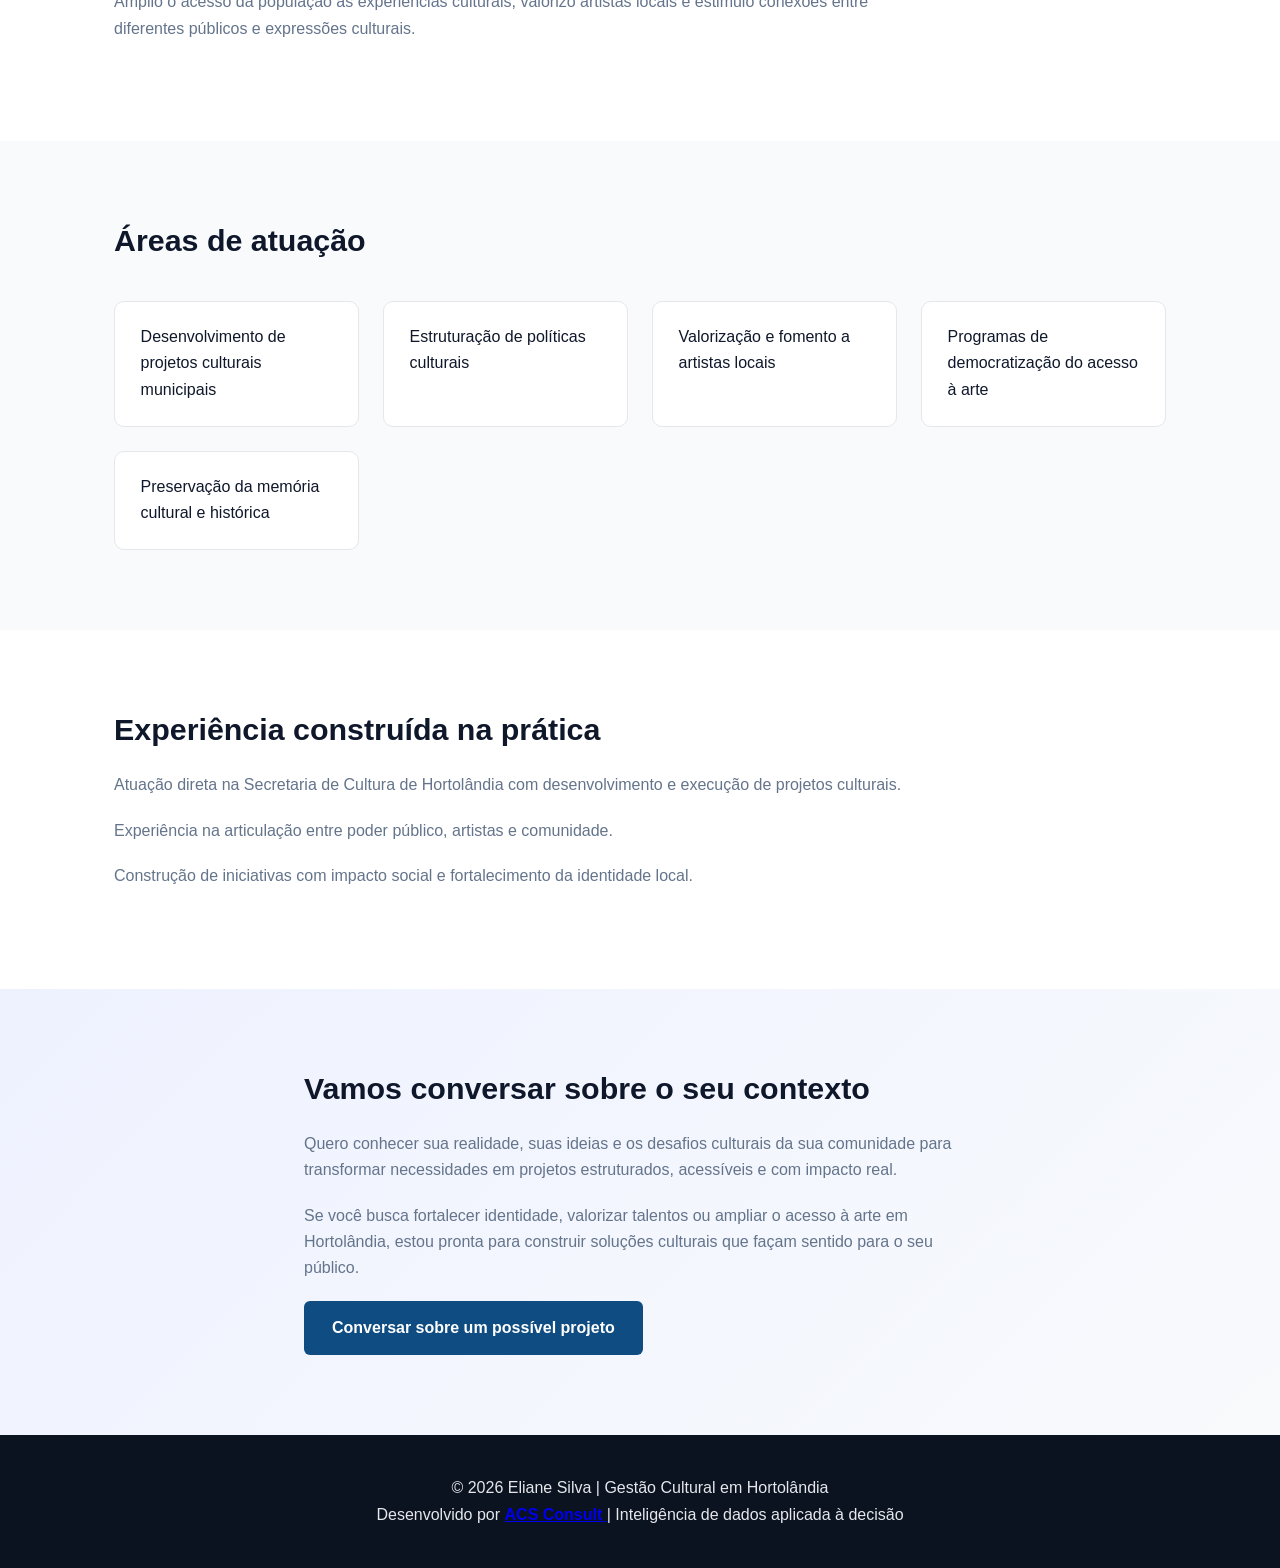
==== commit 574f9381: "up" ====
--- a/index.html
+++ b/index.html
@@ -4,7 +4,7 @@
   <meta charset="UTF-8" />
   <meta name="viewport" content="width=device-width, initial-scale=1.0" />
   <link rel="stylesheet" href="https://cdnjs.cloudflare.com/ajax/libs/font-awesome/6.5.1/css/all.min.css" />
-
+  
   <title>Eliane Silva | Estratégia e Gestão Cultural em Hortolândia</title>
 
   <meta name="description" content="Eliane Silva atua na Secretaria de Cultura de Hortolândia desenvolvendo projetos culturais com foco em identidade local, valorização de artistas, preservação da memória histórica e democratização do acesso à arte.">
@@ -21,6 +21,17 @@
   <link href="https://fonts.googleapis.com/css2?family=Inter:wght@300;400;500;600;700&display=swap" rel="stylesheet">
 
   <link rel="stylesheet" href="style.css">
+  <!-- additional custom rules -->
+  <link rel="stylesheet" href="css/estilos.css">
+
+  <!-- Google Analytics -->
+  <script async src="https://www.googletagmanager.com/gtag/js?id=G-13204126499"></script>
+  <script>
+    window.dataLayer = window.dataLayer || [];
+    function gtag(){dataLayer.push(arguments);}
+    gtag('js', new Date());
+    gtag('config', 'G-13204126499');
+  </script>
 </head>
 
 <body>
@@ -54,6 +65,13 @@
          aria-label="Instagram Eliane Silva">
         <i class="fab fa-instagram"></i>
       </a>
+
+      <a href="https://wwws.cnpq.br/cvlattesweb/PKG_MENU.menu?f_cod=B89A095BC3CD57BEFEC6D745C434F70F"
+   target="_blank"
+   rel="noopener noreferrer"
+   aria-label="Currículo Lattes Eliane Silva">
+  <i class="fas fa-graduation-cap"></i>
+</a>
     </div>
 
     <!-- Botão Hamburger -->
--- a/style.css
+++ b/style.css
@@ -210,20 +210,23 @@
 
 .hero {
   position: relative;
-  background-image: url("src/ACS0.0.svg");
+  /* specific hero image */
+  background-image: url("src/PortifolioES.svg");
   background-size: cover;
   background-position: center;
   color: var(--text-light);
   padding: 7rem 0 6rem;
+  min-height: 100vh;
 }
 
 .hero-overlay {
   position: absolute;
   inset: 0;
+  /* overlay dimmed but semi-transparent to reveal background image */
   background: linear-gradient(
     135deg,
-    rgba(11, 18, 32, 0.92),
-    rgba(17, 24, 39, 0.85)
+    rgba(11, 18, 32, 0.6),
+    rgba(17, 24, 39, 0.5)
   );
   z-index: 1;
 }
--- a/css/estilos.css
+++ b/css/estilos.css
@@ -0,0 +1,201 @@
+html {
+    color: #fff;
+    scroll-behavior: smooth;
+}
+
+body {
+    /* removed background to avoid full-page image; hero handles the graphic */
+    background-color: #000;
+    font-family: "Poppins", sans-serif;
+    margin: 0;
+    padding: 0;
+    margin: 0 auto;
+    max-width: 1290px;  
+}
+
+.cabecalho {
+    display: flex;
+    justify-content: space-between;
+    align-items: center;
+    padding: 30px 15px;
+}
+
+.cabecalho .logo {
+    width: 75px;
+    height: 75px;
+    border-radius: 50%;
+    border: 2px solid #fff;
+    text-align: center;
+    line-height: 75px;  
+    font-family: "Raleway", sans-serif;
+    transition: 0.2s;
+}
+
+.cabecalho a:hover .logo {
+    color: #67ADC3;
+    border-color: #67ADC3;
+}
+
+.header {
+    display: flex; /* torna o container flexível */
+    align-items: center; /* alinha verticalmente os itens ao centro */
+    background: #FFF; /* cor de fundo do cabeçalho, caso necessário */
+}
+
+.logo {
+    margin-right: 20px; /* espaço à direita do logo para separá-lo do menu */
+}
+
+.menu {
+    display: flex; /* torna o menu um flex container */
+    justify-content: flex-end; /* justifica os itens do menu à direita */
+    background: linear-gradient(to right, #808080, #FFF, #0f2747);
+    padding: 10px 0; /* espaço interno para dar destaque ao menu */
+    flex-grow: 1; /* faz o menu crescer para ocupar o espaço restante */
+}
+
+.menu ul {
+    list-style-type: none; /* remove os marcadores de lista */
+    margin: 0;
+    padding: 0;
+    display: flex; /* torna os itens da lista em linha */
+    justify-content: center; /* centraliza os itens horizontalmente */
+}
+
+.menu li {
+    margin: 0 15px; /* espaço entre os itens do menu */
+}
+
+.menu a {
+    text-decoration: none; /* remove sublinhado dos links */
+    color: #000; /* cor do texto */
+    padding: 5px 10px; /* espaço interno para tornar o link clicável */
+    border-radius: 5px; /* bordas arredondadas */
+    transition: background-color 0.3s ease; /* transição suave de cor de fundo */
+}
+
+.menu a:hover {
+    background-color: rgba(0, 0, 0, 0.1); /* cor de fundo ao passar o mouse */
+}
+
+.cabecalho .menu li a {
+    font-size: 20px;
+    text-transform: capitalize;
+    padding: 10px 20px;
+    transition: 0.3s;
+}
+
+.cabecalho .menu li a:hover {
+    background-color: #67ADC3;
+    color: #fff;
+    border-radius: 50px;
+}
+
+.home {
+    display: flex;
+    min-height: calc(100vh - 125px);
+    align-items: center;
+    gap: 50px;
+}
+
+.home .informacoes {
+    display: flex;
+    flex-direction: column;
+    gap: 15px;
+    letter-spacing: 2px;
+    padding: 0 15px;
+    max-width: 50%;
+}
+
+.home .informacoes h1 {
+    font-family: "Raleway", sans-serif;
+    font-size: 45px;
+    margin-bottom: 20px;
+}
+
+.home .redes-sociais {
+    display: flex;
+    gap: 20px;
+    justify-content: center;
+    padding: 10px 0;
+}
+
+.home .redes-sociais a i {
+    border: 1px solid #fff;
+    border-radius: 50%;
+    width: 50px;
+    height: 50px;
+    padding: 10px;  
+    text-align: center;
+    font-size: 26px;
+    transition: 0.3s;
+}
+
+.home .redes-sociais a:hover {
+    color: #67ADC3;
+}
+
+.home .container-foto .foto {
+    max-width: 450px;
+    border-radius: 50%;
+    overflow: hidden;  
+}
+
+.home .container-foto img {
+    width: 100%;
+    border-radius: 50%;
+}
+
+.home .foto.sombra-interna {
+    background: linear-gradient(to right, #4c4b4e, #FFF, #091642);
+}
+
+.projetos .container-projetos {
+    display: flex;
+    flex-wrap: wrap;
+    gap: 20px;
+    justify-content: center;
+    padding: 20px;
+}
+
+.projetos .projeto {
+    flex: 1;
+    max-width: 260px;
+    max-height: 500px;
+    position: relative;
+}
+
+.projetos .projeto img {
+    width: 100%;
+    height: auto;
+    border-radius: 15px;
+}
+
+.projetos .projeto .informacoes {
+    background-color: rgb(0, 100, 0);
+    position: absolute;
+    bottom: 0;
+    left: 0;
+    width: 100%;
+    font-weight: 600;
+    opacity: 0;
+    transition: 0.3s;
+    padding: 20px;
+    border-radius: 0 0 15px 15px;
+    text-align: center;
+    z-index: 1;
+}
+
+.projetos .projeto:hover .informacoes {
+    opacity: 0.7;
+    background-color: #000;
+}
+
+.projetos .btn-mostrar-projetos:hover {
+    background-color: #9443d8;
+    transition: 0.3s;
+}
+
+.projetos .btn-mostrar-projetos.remover {
+    display: none;
+}
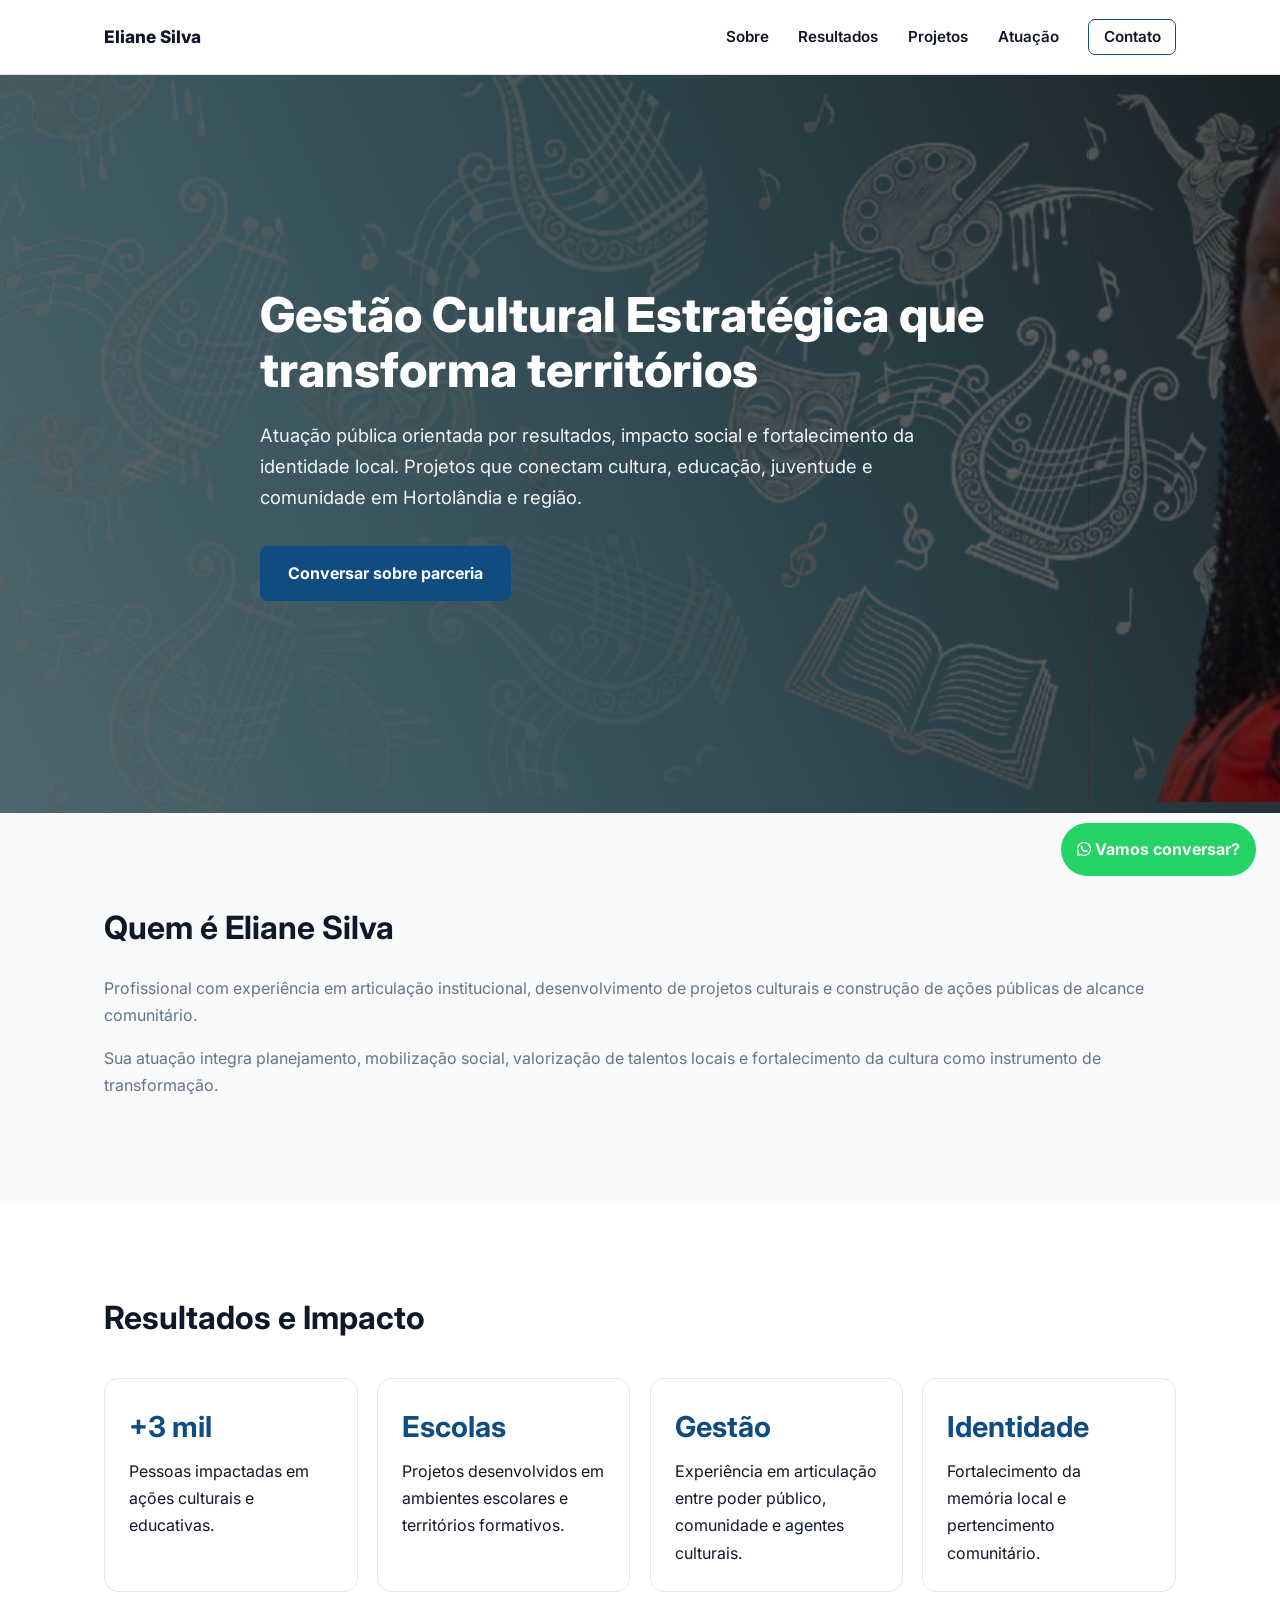
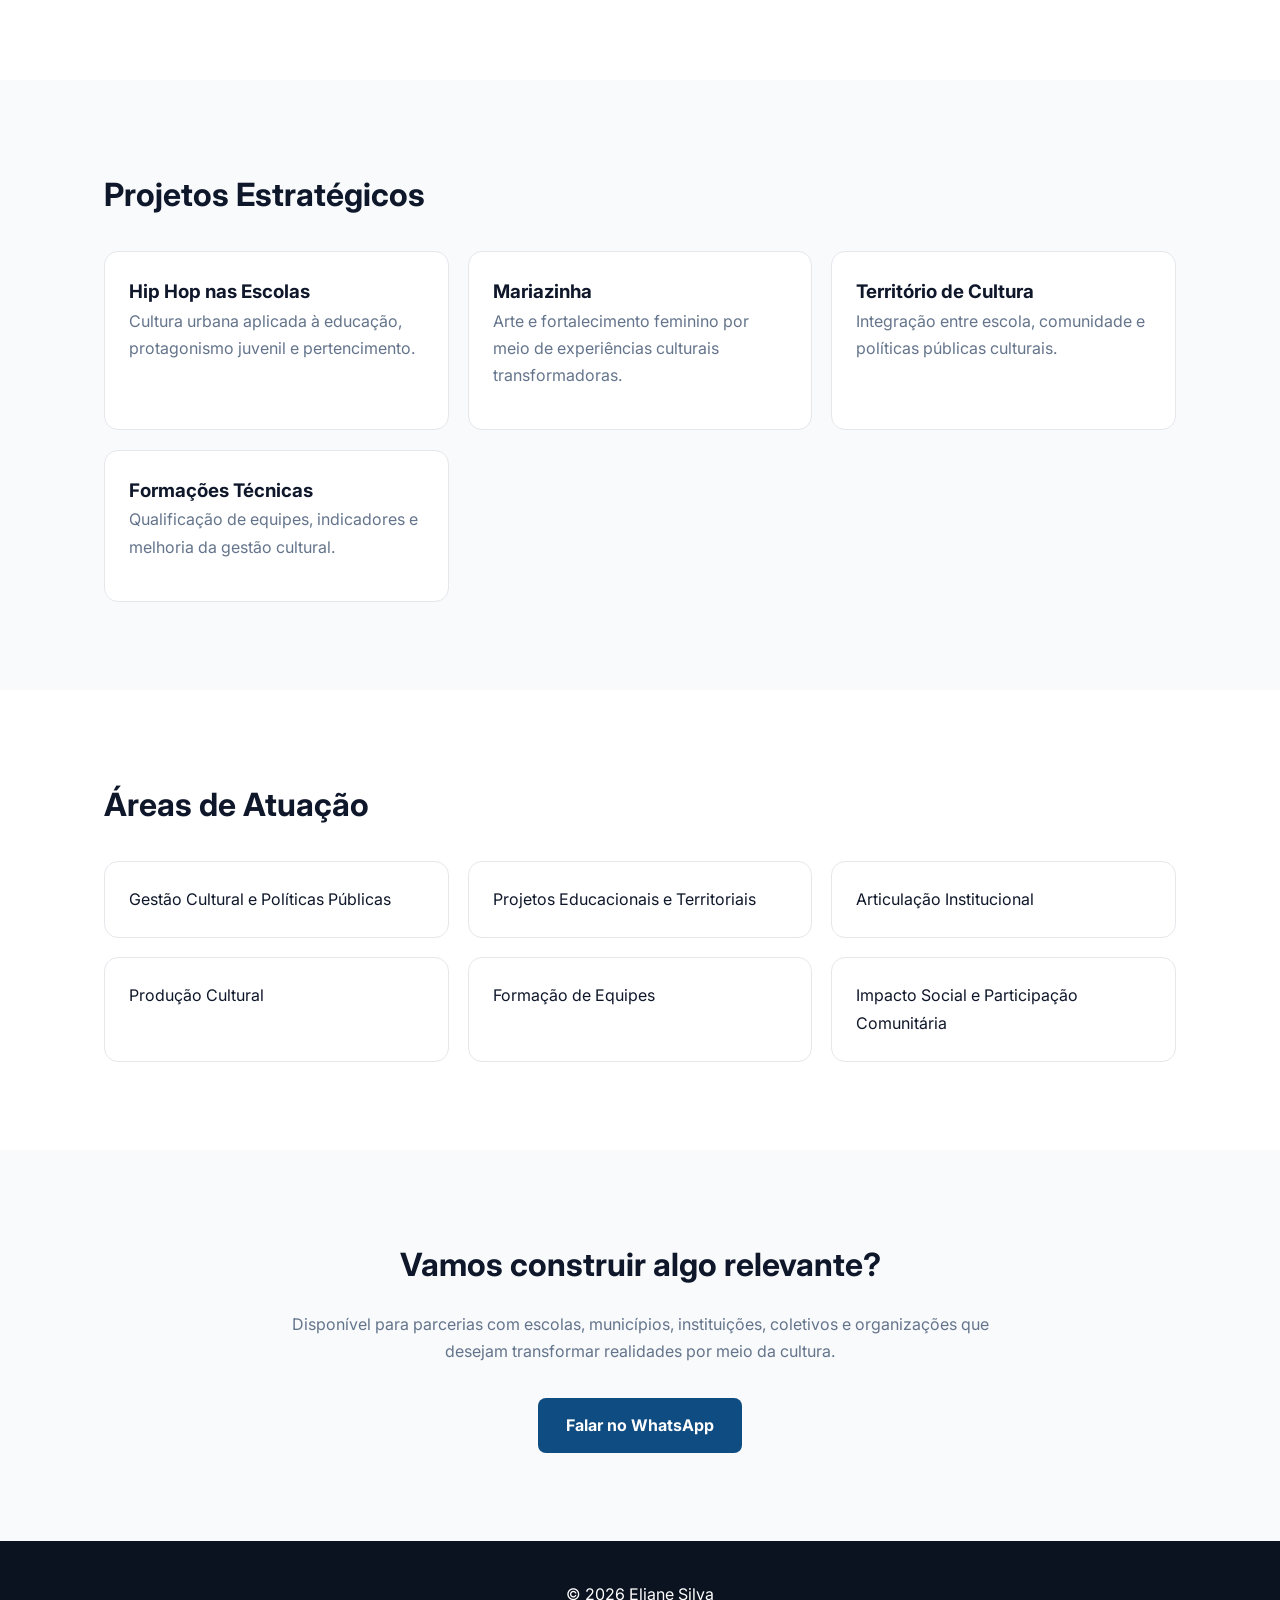
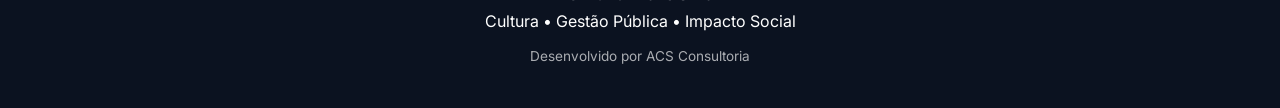
==== commit bd2deba7: "Update index.html" ====
--- a/index.html
+++ b/index.html
@@ -1,233 +1,356 @@
 <!DOCTYPE html>
 <html lang="pt-BR">
 <head>
-  <meta charset="UTF-8" />
-  <meta name="viewport" content="width=device-width, initial-scale=1.0" />
-  <link rel="stylesheet" href="https://cdnjs.cloudflare.com/ajax/libs/font-awesome/6.5.1/css/all.min.css" />
-  
-  <title>Eliane Silva | Estratégia e Gestão Cultural em Hortolândia</title>
-
-  <meta name="description" content="Eliane Silva atua na Secretaria de Cultura de Hortolândia desenvolvendo projetos culturais com foco em identidade local, valorização de artistas, preservação da memória histórica e democratização do acesso à arte.">
-
-  <meta name="keywords" content="projetos culturais, política cultural municipal, gestão cultural, Hortolândia, identidade cultural, valorização de artistas, memória histórica">
-
-  <meta property="og:title" content="Eliane Silva | Estratégia e Gestão Cultural">
-  <meta property="og:description" content="Projetos culturais estruturados para fortalecer identidade, memória histórica e acesso à cultura em Hortolândia.">
-  <meta property="og:type" content="website">
-
-  <link rel="icon" type="image/x-icon" href="src/ES_Logo.ico">
-  <link rel="preconnect" href="https://fonts.googleapis.com">
-  <link rel="preconnect" href="https://fonts.gstatic.com" crossorigin>
-  <link href="https://fonts.googleapis.com/css2?family=Inter:wght@300;400;500;600;700&display=swap" rel="stylesheet">
-
-  <link rel="stylesheet" href="style.css">
-  <!-- additional custom rules -->
-  <link rel="stylesheet" href="css/estilos.css">
-
-  <!-- Google Analytics -->
-  <script async src="https://www.googletagmanager.com/gtag/js?id=G-13204126499"></script>
-  <script>
-    window.dataLayer = window.dataLayer || [];
-    function gtag(){dataLayer.push(arguments);}
-    gtag('js', new Date());
-    gtag('config', 'G-13204126499');
-  </script>
+<meta charset="UTF-8" />
+<meta name="viewport" content="width=device-width, initial-scale=1.0" />
+<link rel="stylesheet" href="https://cdnjs.cloudflare.com/ajax/libs/font-awesome/6.5.1/css/all.min.css" />
+<link href="https://fonts.googleapis.com/css2?family=Inter:wght@300;400;500;600;700;800&display=swap" rel="stylesheet">
+
+<title>Eliane Silva | Gestão Cultural Estratégica e Transformação Social</title>
+
+<meta name="description" content="Eliane Silva atua com gestão cultural estratégica, articulação institucional e desenvolvimento de projetos públicos de impacto social em Hortolândia e região.">
+
+<style>
+:root{
+--dark-bg:#0b1220;
+--light-bg:#f8fafc;
+--white:#ffffff;
+--text-dark:#0f172a;
+--text-light:#e5e7eb;
+--text-muted:#64748b;
+--accent:#0f4c81;
+--border:#e5e7eb;
+}
+
+*{margin:0;padding:0;box-sizing:border-box;}
+
+body{
+font-family:"Inter",sans-serif;
+background:var(--light-bg);
+color:var(--text-dark);
+line-height:1.7;
+}
+
+.container{
+max-width:1120px;
+margin:auto;
+padding:0 1.5rem;
+}
+
+.header{
+background:#fff;
+border-bottom:1px solid var(--border);
+position:sticky;
+top:0;
+z-index:999;
+}
+
+.header-inner{
+display:flex;
+justify-content:space-between;
+align-items:center;
+height:74px;
+}
+
+.brand{
+font-weight:800;
+font-size:1.08rem;
+}
+
+.nav a{
+text-decoration:none;
+margin-left:1.6rem;
+color:var(--text-dark);
+font-weight:600;
+font-size:.95rem;
+}
+
+.nav-cta{
+border:1px solid var(--accent);
+padding:.45rem .9rem;
+border-radius:7px;
+}
+
+.hero{
+background:
+linear-gradient(rgba(0,0,0,.55),rgba(0,0,0,.55)),
+url("src/PortifolioES.svg") center/cover no-repeat;
+min-height:82vh;
+display:flex;
+align-items:center;
+color:#fff;
+padding:6rem 0;
+}
+
+.hero h1{
+font-size:3rem;
+line-height:1.15;
+max-width:760px;
+margin-bottom:1.4rem;
+font-weight:800;
+}
+
+.hero p{
+font-size:1.15rem;
+max-width:720px;
+margin-bottom:2rem;
+color:#f1f5f9;
+}
+
+.btn-primary{
+display:inline-block;
+background:var(--accent);
+color:#fff;
+padding:14px 28px;
+border-radius:8px;
+text-decoration:none;
+font-weight:700;
+}
+
+.section{
+padding:5.5rem 0;
+}
+
+.section h2{
+font-size:2rem;
+margin-bottom:1.2rem;
+}
+
+.section p{
+color:var(--text-muted);
+margin-bottom:1rem;
+}
+
+.grid{
+display:grid;
+grid-template-columns:repeat(auto-fit,minmax(240px,1fr));
+gap:1.2rem;
+margin-top:2rem;
+}
+
+.card{
+background:#fff;
+border:1px solid var(--border);
+border-radius:14px;
+padding:1.5rem;
+}
+
+.card strong{
+display:block;
+font-size:1.8rem;
+margin-bottom:.4rem;
+color:var(--accent);
+}
+
+.lista{
+display:grid;
+grid-template-columns:repeat(auto-fit,minmax(280px,1fr));
+gap:1.2rem;
+margin-top:1.8rem;
+}
+
+.item{
+background:#fff;
+padding:1.5rem;
+border-radius:14px;
+border:1px solid var(--border);
+}
+
+.footer{
+background:var(--dark-bg);
+color:#fff;
+padding:2.5rem 0;
+text-align:center;
+}
+
+.whatsapp-float{
+position:fixed;
+right:24px;
+bottom:24px;
+background:#25d366;
+color:#fff;
+padding:.8rem 1rem;
+border-radius:999px;
+text-decoration:none;
+font-weight:700;
+z-index:999;
+}
+
+@media(max-width:768px){
+.nav{display:none;}
+.hero h1{font-size:2.1rem;}
+.hero p{font-size:1rem;}
+}
+</style>
 </head>
 
 <body>
 
 <header class="header">
-  <div class="container header-inner">
-    
-    <div class="brand">Eliane Silva</div>
-
-    <!-- Menu Desktop -->
-    <nav class="nav">
-      <a href="#home">Home</a>
-      <a href="#metodo">Método</a>
-      <a href="#atuacao">Atuação</a>
-      <a href="#experiencia">Experiência</a>
-      <a href="#contato" class="nav-cta">Contato</a>
-    </nav>
-
-    <!-- Redes Sociais -->
-    <div class="social-header">
-      <a href="https://www.linkedin.com/in/eliane-silva-19a24b40/"
-         target="_blank"
-         rel="noopener noreferrer"
-         aria-label="LinkedIn Eliane Silva">
-        <i class="fab fa-linkedin-in"></i>
-      </a>
-
-      <a href="https://www.instagram.com/e.l.i.a.n.e_s.i.l.v.a/"
-         target="_blank"
-         rel="noopener noreferrer"
-         aria-label="Instagram Eliane Silva">
-        <i class="fab fa-instagram"></i>
-      </a>
-
-      <a href="https://wwws.cnpq.br/cvlattesweb/PKG_MENU.menu?f_cod=B89A095BC3CD57BEFEC6D745C434F70F"
-   target="_blank"
-   rel="noopener noreferrer"
-   aria-label="Currículo Lattes Eliane Silva">
-  <i class="fas fa-graduation-cap"></i>
+<div class="container header-inner">
+
+<div class="brand">Eliane Silva</div>
+
+<nav class="nav">
+<a href="#sobre">Sobre</a>
+<a href="#resultados">Resultados</a>
+<a href="#projetos">Projetos</a>
+<a href="#atuacao">Atuação</a>
+<a href="#contato" class="nav-cta">Contato</a>
+</nav>
+
+</div>
+</header>
+
+<main>
+
+<section class="hero">
+<div class="container">
+
+<h1>Gestão Cultural Estratégica que transforma territórios</h1>
+
+<p>
+Atuação pública orientada por resultados, impacto social e fortalecimento da identidade local.
+Projetos que conectam cultura, educação, juventude e comunidade em Hortolândia e região.
+</p>
+
+<a href="#contato" class="btn-primary">
+Conversar sobre parceria
 </a>
-    </div>
-
-    <!-- Botão Hamburger -->
-    <button id="mobileMenuToggle"
-            class="hamburger"
-            aria-label="Abrir menu"
-            aria-expanded="false">
-      <i class="fas fa-bars"></i>
-    </button>
-
-  </div>
-</header>
-
-<!-- Menu Mobile -->
-<nav id="mobileNav" class="mobile-nav" aria-hidden="true">
-  <a href="#home">Home</a>
-  <a href="#metodo">Método</a>
-  <a href="#atuacao">Atuação</a>
-  <a href="#experiencia">Experiência</a>
-  <a href="#contato">Contato</a>
-</nav>
-
-<main id="home">
-
-  <!-- HERO -->
-  <section class="hero">
-    <div class="hero-overlay"></div>
-    <div class="container">
-      <div class="hero-content">
-        <h1>Estratégia e Gestão Cultural</h1>
-        <p>Projetos estruturados para fortalecer identidade, memória histórica e acesso à cultura em Hortolândia</p>
-        <a href="#contato" class="btn-primary">
-          Conversar sobre um projeto
-        </a>
-      </div>
-    </div>
-  </section>
-
-  <!-- POSICIONAMENTO -->
-  <section class="section apoio">
-    <div class="container">
-      <p>
-        <strong>Desenvolvo e lidero projetos culturais em Hortolândia com foco no fortalecimento da identidade local, valorização dos artistas e democratização do acesso à arte. Minha atuação integra planejamento estratégico, impacto social e preservação da memória histórica.</strong>
-      </p>
-    </div>
-  </section>
-
-  <!-- COMO ATUO -->
-  <section class="section metodo" id="metodo">
-    <div class="container">
-      <h2>Como atuo</h2>
-
-      <p>
-        Atuo na construção e no fortalecimento da identidade cultural de Hortolândia, idealizando e executando projetos que impulsionam a vida artística do município.
-      </p>
-
-      <p>
-        Desenvolvo ações que contemplam múltiplas linguagens — das artes visuais à música, da literatura às manifestações populares — com o compromisso de preservar a memória histórica local.
-      </p>
-
-      <p>
-        Minha prática é fundamentada em planejamento estratégico, responsabilidade social e geração de impacto cultural consistente.
-      </p>
-
-      <p>
-        Amplio o acesso da população às experiências culturais, valorizo artistas locais e estimulo conexões entre diferentes públicos e expressões culturais.
-      </p>
-
-    </div>
-  </section>
-
-  <!-- ÁREAS DE ATUAÇÃO -->
-  <section class="section atuacao" id="atuacao">
-    <div class="container">
-      <h2>Áreas de atuação</h2>
-
-      <ul class="atuacao-lista">
-        <li>Desenvolvimento de projetos culturais municipais</li>
-        <li>Estruturação de políticas culturais</li>
-        <li>Valorização e fomento a artistas locais</li>
-        <li>Programas de democratização do acesso à arte</li>
-        <li>Preservação da memória cultural e histórica</li>
-      </ul>
-    </div>
-  </section>
-
-  <!-- EXPERIÊNCIA -->
-  <section class="section experiencia" id="experiencia">
-    <div class="container">
-      <h2>Experiência construída na prática</h2>
-
-      <p>
-        Atuação direta na Secretaria de Cultura de Hortolândia com desenvolvimento e execução de projetos culturais.
-      </p>
-
-      <p>
-        Experiência na articulação entre poder público, artistas e comunidade.
-      </p>
-
-      <p>
-        Construção de iniciativas com impacto social e fortalecimento da identidade local.
-      </p>
-    </div>
-  </section>
-
-  <!-- CONTATO -->
-  <section class="section contato" id="contato">
-    <div class="container contato-box">
-      <h2>Vamos conversar sobre o seu contexto</h2>
-
-      <p>
-        Quero conhecer sua realidade, suas ideias e os desafios culturais da sua comunidade para transformar necessidades em projetos estruturados, acessíveis e com impacto real.
-      </p>
-
-      <p>
-        Se você busca fortalecer identidade, valorizar talentos ou ampliar o acesso à arte em Hortolândia, estou pronta para construir soluções culturais que façam sentido para o seu público.
-      </p>
-
-      <a href="https://wa.me/5519997172441?text=Olá,%20gostaria%20de%20conversar%20sobre%20um%20projeto%20cultural."
-         class="btn-primary"
-         target="_blank"
-         rel="noopener noreferrer">
-        Conversar sobre um possível projeto
-      </a>
-    </div>
-  </section>
+
+</div>
+</section>
+
+<section class="section" id="sobre">
+<div class="container">
+
+<h2>Quem é Eliane Silva</h2>
+
+<p>
+Profissional com experiência em articulação institucional, desenvolvimento de projetos culturais
+e construção de ações públicas de alcance comunitário.
+</p>
+
+<p>
+Sua atuação integra planejamento, mobilização social, valorização de talentos locais
+e fortalecimento da cultura como instrumento de transformação.
+</p>
+
+</div>
+</section>
+
+<section class="section" id="resultados" style="background:#fff;">
+<div class="container">
+
+<h2>Resultados e Impacto</h2>
+
+<div class="grid">
+
+<div class="card">
+<strong>+3 mil</strong>
+Pessoas impactadas em ações culturais e educativas.
+</div>
+
+<div class="card">
+<strong>Escolas</strong>
+Projetos desenvolvidos em ambientes escolares e territórios formativos.
+</div>
+
+<div class="card">
+<strong>Gestão</strong>
+Experiência em articulação entre poder público, comunidade e agentes culturais.
+</div>
+
+<div class="card">
+<strong>Identidade</strong>
+Fortalecimento da memória local e pertencimento comunitário.
+</div>
+
+</div>
+</div>
+</section>
+
+<section class="section" id="projetos">
+<div class="container">
+
+<h2>Projetos Estratégicos</h2>
+
+<div class="lista">
+
+<div class="item">
+<h3>Hip Hop nas Escolas</h3>
+<p>Cultura urbana aplicada à educação, protagonismo juvenil e pertencimento.</p>
+</div>
+
+<div class="item">
+<h3>Mariazinha</h3>
+<p>Arte e fortalecimento feminino por meio de experiências culturais transformadoras.</p>
+</div>
+
+<div class="item">
+<h3>Território de Cultura</h3>
+<p>Integração entre escola, comunidade e políticas públicas culturais.</p>
+</div>
+
+<div class="item">
+<h3>Formações Técnicas</h3>
+<p>Qualificação de equipes, indicadores e melhoria da gestão cultural.</p>
+</div>
+
+</div>
+</div>
+</section>
+
+<section class="section" id="atuacao" style="background:#fff;">
+<div class="container">
+
+<h2>Áreas de Atuação</h2>
+
+<div class="lista">
+
+<div class="item">Gestão Cultural e Políticas Públicas</div>
+<div class="item">Projetos Educacionais e Territoriais</div>
+<div class="item">Articulação Institucional</div>
+<div class="item">Produção Cultural</div>
+<div class="item">Formação de Equipes</div>
+<div class="item">Impacto Social e Participação Comunitária</div>
+
+</div>
+</div>
+</section>
+
+<section class="section" id="contato">
+<div class="container" style="text-align:center;">
+
+<h2>Vamos construir algo relevante?</h2>
+
+<p style="max-width:720px;margin:0 auto 2rem;">
+Disponível para parcerias com escolas, municípios, instituições,
+coletivos e organizações que desejam transformar realidades por meio da cultura.
+</p>
+
+<a href="https://wa.me/5519997172441" class="btn-primary" target="_blank">
+Falar no WhatsApp
+</a>
+
+</div>
+</section>
 
 </main>
 
 <footer class="footer">
-  <div class="container footer-inner">
-    <p>
-      © 2026 Eliane Silva | Gestão Cultural em Hortolândia
-    </p>
-
-    <p class="dev-credit">
-      Desenvolvido por 
-      <a href="https://acs1025.github.io/ACS_CONSULTORIA/index.html#home" 
-         target="_blank" 
-         rel="noopener noreferrer">
-        <strong>ACS Consult</strong>
-      </a> 
-      | Inteligência de dados aplicada à decisão
-    </p>
-  </div>
+<div class="container">
+
+<p>© 2026 Eliane Silva</p>
+<p>Cultura • Gestão Pública • Impacto Social</p>
+<p style="opacity:.65;font-size:.85rem;margin-top:10px;">Desenvolvido por ACS Consultoria</p>
+
+</div>
 </footer>
 
-<a href="https://wa.me/5519997172441?text=Olá,%20gostaria%20de%20mais%20informações%20sobre%20projetos%20culturais."
-   class="whatsapp-float"
-   target="_blank"
-   rel="noopener noreferrer"
-   aria-label="Falar no WhatsApp">
-  <span class="whatsapp-text">Vamos conversar?</span>
+<a href="https://wa.me/5519997172441" class="whatsapp-float" target="_blank">
+<i class="fab fa-whatsapp"></i> Vamos conversar?
 </a>
 
-<script src="script.js"></script>
-
 </body>
-</html>+</html>
